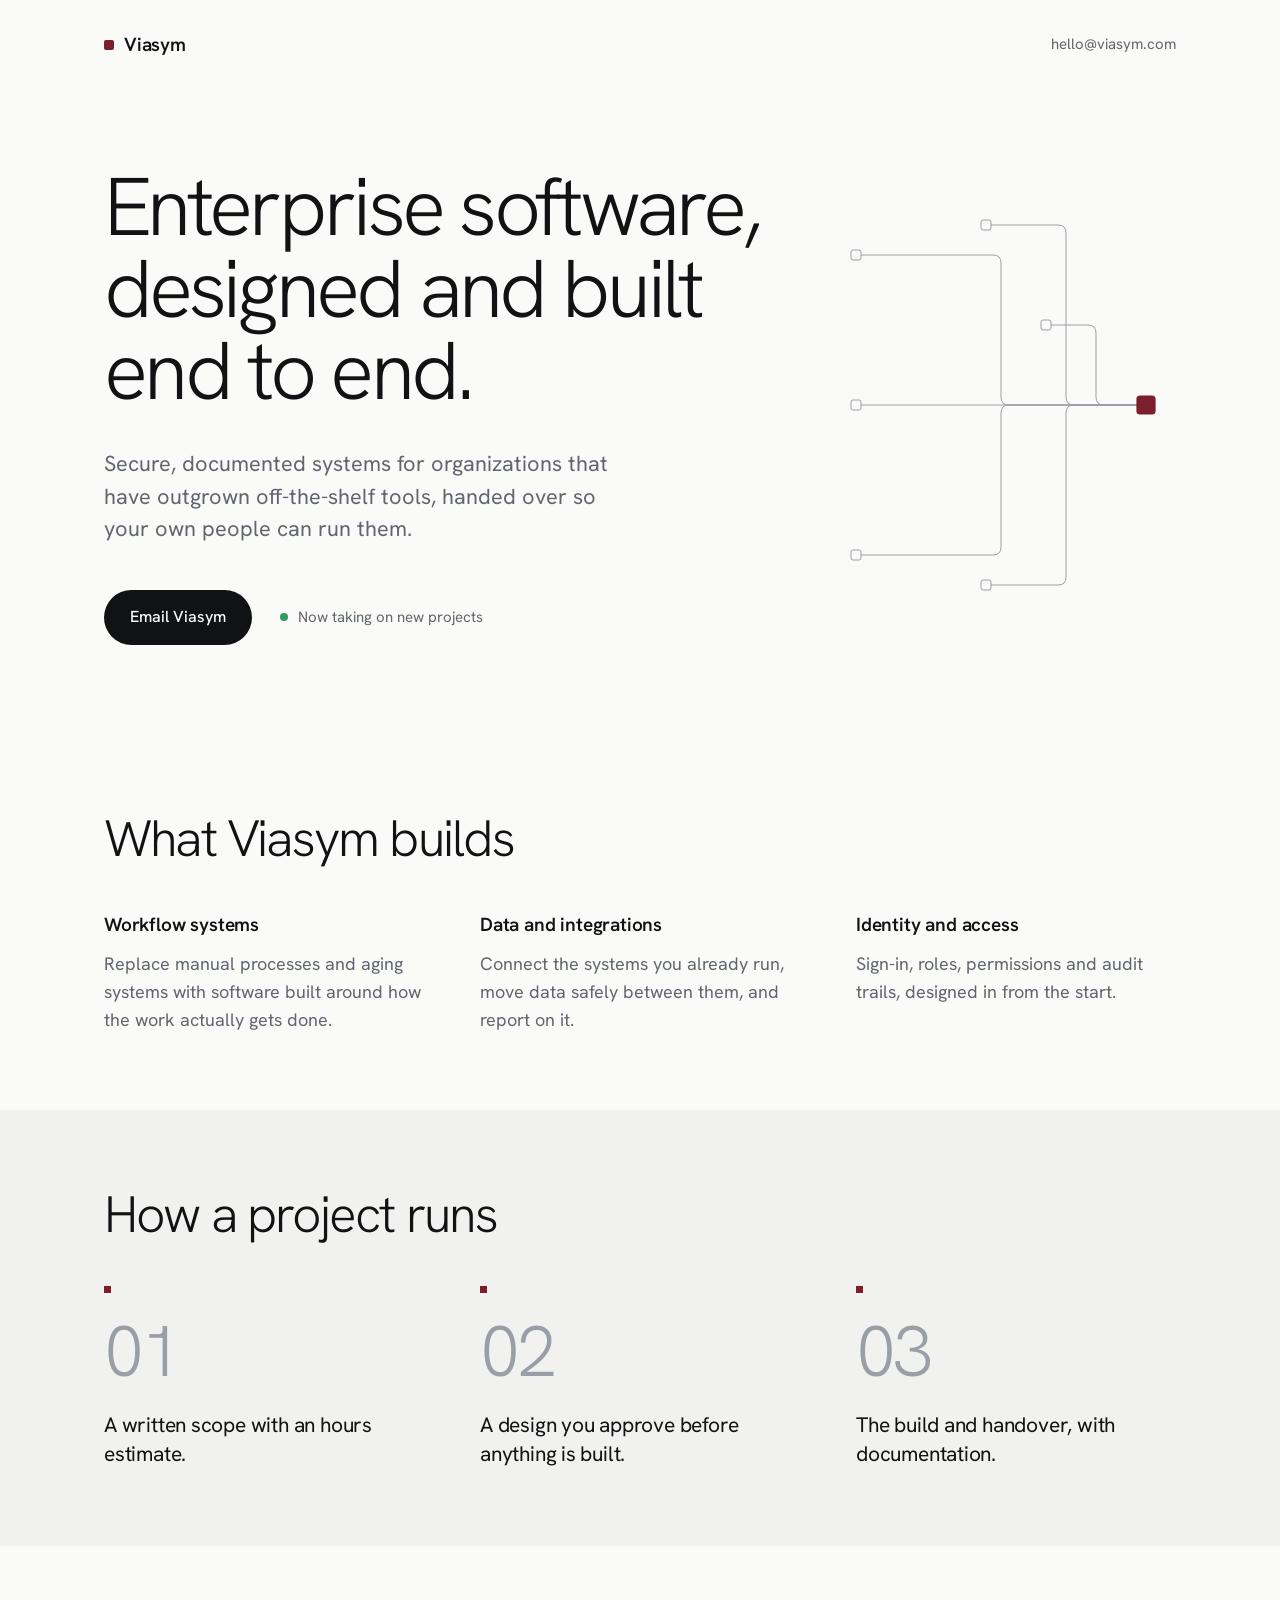
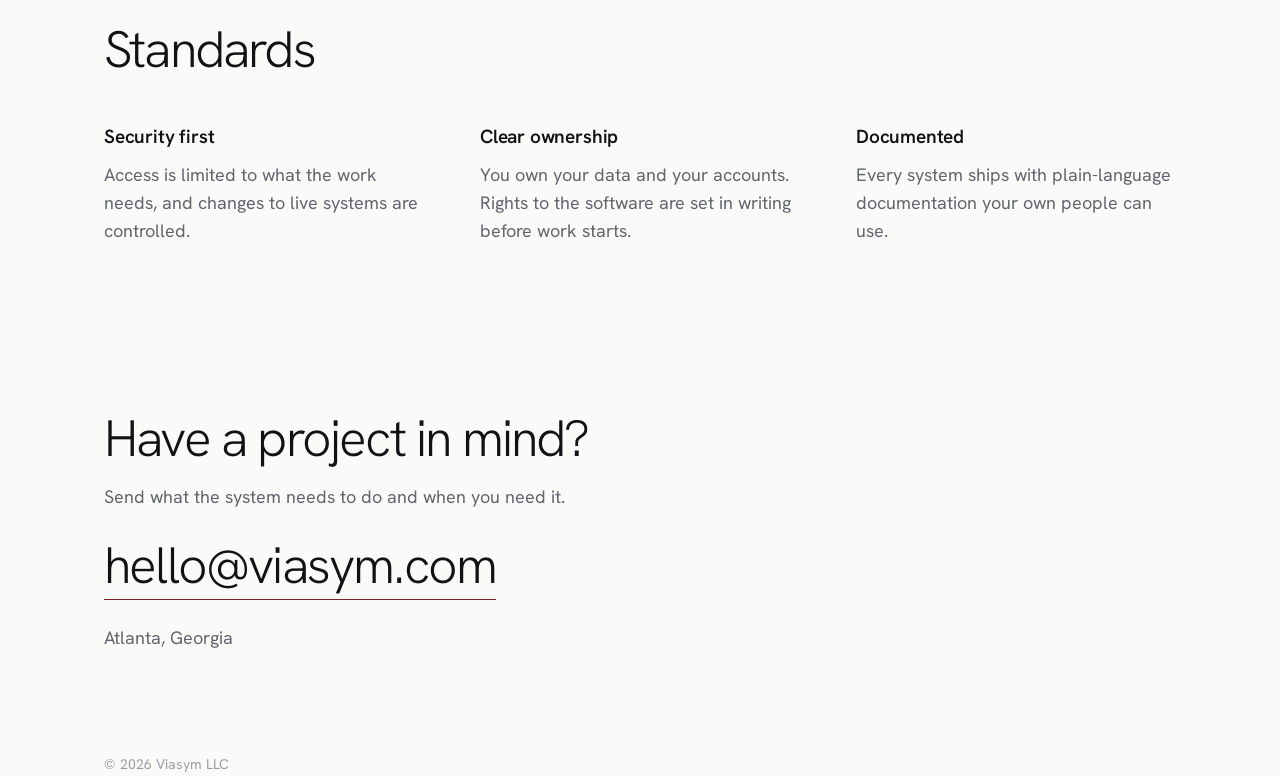
==== index.html @ d53cee4e "Hover replay" ====
<!doctype html>
<html lang="en">
<head>
<meta charset="utf-8">
<meta name="viewport" content="width=device-width, initial-scale=1">
<title>Viasym | Enterprise software, built end to end</title>
<meta name="description" content="Secure, documented systems for organizations that have outgrown off-the-shelf tools, handed over so your own people can run them.">
<meta name="color-scheme" content="light dark">
<link rel="icon" href="favicon.svg" type="image/svg+xml">
<link rel="preload" href="fonts/hanken-grotesk.woff2" as="font" type="font/woff2" crossorigin>
<link rel="stylesheet" href="styles.css?v=3">
</head>
<body>
<header class="wrap top">
    <a class="mark" href="/"><span></span>Viasym</a>
    <a class="toplink" href="mailto:hello@viasym.com">hello@viasym.com</a>
  </header>
<main>
<section class="wrap hero">
    <div class="hero-text">
    <svg class="net-m" id="netm" viewBox="0 0 340 88" aria-hidden="true" focusable="false">
      <path class="ln" style="--i:0" d="M11 46 H323" pathLength="1"/>
      <path class="ln" style="--i:1" d="M11 10 H90 Q96 10 96 16 V40 Q96 46 102 46 H323" pathLength="1"/>
      <path class="ln" style="--i:2" d="M57 80 H144 Q150 80 150 74 V52 Q150 46 156 46 H323" pathLength="1"/>
      <path class="ln" style="--i:3" d="M123 22 H200 Q206 22 206 28 V40 Q206 46 212 46 H323" pathLength="1"/>
      <path class="ln" style="--i:4" d="M175 66 H244 Q250 66 250 60 V52 Q250 46 256 46 H323" pathLength="1"/>
      <rect class="nd" style="--i:0" x="1" y="41" width="10" height="10" rx="2"/>
      <rect class="nd" style="--i:1" x="1" y="5" width="10" height="10" rx="2"/>
      <rect class="nd" style="--i:2" x="47" y="75" width="10" height="10" rx="2"/>
      <rect class="nd" style="--i:3" x="113" y="17" width="10" height="10" rx="2"/>
      <rect class="nd" style="--i:4" x="165" y="61" width="10" height="10" rx="2"/>
      <rect class="px" x="-3.5" y="-3.5" width="7" height="7" rx="1" opacity="0"><set attributeName="opacity" to="1" begin="2.0s; netm.mouseenter+0.0s"/><animateMotion dur="1.6s" begin="2.0s; netm.mouseenter+0.0s" fill="freeze" calcMode="spline" keyTimes="0;1" keySplines="0.65 0 0.35 1" path="M11 10 H90 Q96 10 96 16 V40 Q96 46 102 46 H323"/><set attributeName="opacity" to="0" begin="3.6s; netm.mouseenter+1.6s"/></rect>
      <rect class="px" x="-3.5" y="-3.5" width="7" height="7" rx="1" opacity="0"><set attributeName="opacity" to="1" begin="2.4s; netm.mouseenter+0.4s"/><animateMotion dur="1.6s" begin="2.4s; netm.mouseenter+0.4s" fill="freeze" calcMode="spline" keyTimes="0;1" keySplines="0.65 0 0.35 1" path="M57 80 H144 Q150 80 150 74 V52 Q150 46 156 46 H323"/><set attributeName="opacity" to="0" begin="4.0s; netm.mouseenter+2.0s"/></rect>
      <rect class="px" x="-3.5" y="-3.5" width="7" height="7" rx="1" opacity="0"><set attributeName="opacity" to="1" begin="2.8s; netm.mouseenter+0.8s"/><animateMotion dur="1.6s" begin="2.8s; netm.mouseenter+0.8s" fill="freeze" calcMode="spline" keyTimes="0;1" keySplines="0.65 0 0.35 1" path="M175 66 H244 Q250 66 250 60 V52 Q250 46 256 46 H323"/><set attributeName="opacity" to="0" begin="4.4s; netm.mouseenter+2.4s"/></rect>
      <rect class="hub" x="323" y="37" width="18" height="18" rx="3"><animate attributeName="fill-opacity" values="1;0.35;1" dur="0.6s" begin="netm.mouseenter+2.4s"/></rect>
      </svg>
    <h1 aria-label="Enterprise software, designed and built end to end."><span aria-hidden="true"><span class="w"><span style="--i:0">Enterprise</span></span> <span class="w"><span style="--i:1">software,</span></span> <span class="w"><span style="--i:2">designed</span></span> <span class="w"><span style="--i:3">and</span></span> <span class="w"><span style="--i:4">built</span></span> <span class="w"><span style="--i:5">end</span></span> <span class="w"><span style="--i:6">to</span></span> <span class="w"><span style="--i:7">end.</span></span></span></h1>
    <p>Secure, documented systems for organizations that have outgrown off-the-shelf tools, handed over so your own people can run them.</p>
    <div class="cta">
      <a class="btn" href="mailto:hello@viasym.com">Email Viasym</a>
      <span class="status"><i></i>Now taking on new projects</span>
    </div>
    </div>
    <svg class="net" id="netd" viewBox="0 0 360 420" aria-hidden="true" focusable="false">
      <path class="ln" style="--i:0" d="M45 60 H177.0 Q185.0 60 185.0 68 V202 Q185.0 210 193.0 210 H321" pathLength="1"/>
      <path class="ln" style="--i:1" d="M45 210 H321" pathLength="1"/>
      <path class="ln" style="--i:2" d="M45 360 H177.0 Q185.0 360 185.0 352 V218 Q185.0 210 193.0 210 H321" pathLength="1"/>
      <path class="ln" style="--i:3" d="M175 30 H242.0 Q250.0 30 250.0 38 V202 Q250.0 210 258.0 210 H321" pathLength="1"/>
      <path class="ln" style="--i:4" d="M175 390 H242.0 Q250.0 390 250.0 382 V218 Q250.0 210 258.0 210 H321" pathLength="1"/>
      <path class="ln" style="--i:5" d="M235 130 H272.0 Q280.0 130 280.0 138 V202 Q280.0 210 288.0 210 H321" pathLength="1"/>
      <rect class="nd" style="--i:0" x="35" y="55" width="10" height="10" rx="2"/>
      <rect class="nd" style="--i:1" x="35" y="205" width="10" height="10" rx="2"/>
      <rect class="nd" style="--i:2" x="35" y="355" width="10" height="10" rx="2"/>
      <rect class="nd" style="--i:3" x="165" y="25" width="10" height="10" rx="2"/>
      <rect class="nd" style="--i:4" x="165" y="385" width="10" height="10" rx="2"/>
      <rect class="nd" style="--i:5" x="225" y="125" width="10" height="10" rx="2"/>
      <rect class="px" x="-3.5" y="-3.5" width="7" height="7" rx="1" opacity="0">
        <set attributeName="opacity" to="1" begin="2.0s; netd.mouseenter+0.0s"/>
        <animateMotion dur="1.6s" begin="2.0s; netd.mouseenter+0.0s" fill="freeze" calcMode="spline" keyTimes="0;1" keySplines="0.65 0 0.35 1" path="M45 60 H177.0 Q185.0 60 185.0 68 V202 Q185.0 210 193.0 210 H321"/>
        <set attributeName="opacity" to="0" begin="3.6s; netd.mouseenter+1.6s"/>
      </rect>
      <rect class="px" x="-3.5" y="-3.5" width="7" height="7" rx="1" opacity="0">
        <set attributeName="opacity" to="1" begin="2.4s; netd.mouseenter+0.4s"/>
        <animateMotion dur="1.6s" begin="2.4s; netd.mouseenter+0.4s" fill="freeze" calcMode="spline" keyTimes="0;1" keySplines="0.65 0 0.35 1" path="M45 210 H321"/>
        <set attributeName="opacity" to="0" begin="4.0s; netd.mouseenter+2.0s"/>
      </rect>
      <rect class="px" x="-3.5" y="-3.5" width="7" height="7" rx="1" opacity="0">
        <set attributeName="opacity" to="1" begin="2.8s; netd.mouseenter+0.8s"/>
        <animateMotion dur="1.6s" begin="2.8s; netd.mouseenter+0.8s" fill="freeze" calcMode="spline" keyTimes="0;1" keySplines="0.65 0 0.35 1" path="M235 130 H272.0 Q280.0 130 280.0 138 V202 Q280.0 210 288.0 210 H321"/>
        <set attributeName="opacity" to="0" begin="4.4s; netd.mouseenter+2.4s"/>
      </rect>
      <rect class="hub" x="321" y="201" width="18" height="18" rx="3"><animate attributeName="fill-opacity" values="1;0.35;1" dur="0.6s" begin="netd.mouseenter+2.4s"/></rect>
      </svg>
</section>

  <section class="wrap block">
    <h2>What Viasym builds</h2>
    <div class="cols">
      <div class="item"><h3>Workflow systems</h3><p>Replace manual processes and aging systems with software built around how the work actually gets done.</p></div>
      <div class="item"><h3>Data and integrations</h3><p>Connect the systems you already run, move data safely between them, and report on it.</p></div>
      <div class="item"><h3>Identity and access</h3><p>Sign-in, roles, permissions and audit trails, designed in from the start.</p></div>
    </div>
  </section>

  <section class="process">
    <div class="wrap block">
      <h2>How a project runs</h2>
      <ol class="steps">
        <li>A written scope with an hours estimate.</li>
        <li>A design you approve before anything is built.</li>
        <li>The build and handover, with documentation.</li>
      </ol>
    </div>
  </section>

  <section class="wrap block">
    <h2>Standards</h2>
    <div class="cols">
      <div class="item"><h3>Security first</h3><p>Access is limited to what the work needs, and changes to live systems are controlled.</p></div>
      <div class="item"><h3>Clear ownership</h3><p>You own your data and your accounts. Rights to the software are set in writing before work starts.</p></div>
      <div class="item"><h3>Documented</h3><p>Every system ships with plain-language documentation your own people can use.</p></div>
    </div>
  </section>

  <section class="wrap contact">
    <h2>Have a project in mind?</h2>
    <p class="lead">Send what the system needs to do and when you need it.</p>
    <a class="email" href="mailto:hello@viasym.com">hello@viasym.com</a>
    <p class="place">Atlanta, Georgia</p>
  </section>
</main>

<footer class="wrap">© 2026 Viasym LLC</footer>
</body>
</html>
---- styles.css ----
@font-face{font-family:"Hanken Grotesk";src:url("fonts/hanken-grotesk.woff2") format("woff2");font-weight:100 900;font-display:swap}
:root{
  --paper:#FAFAF9; --ink:#111214; --muted:#61656D; --faint:#9A9EA6; --band:#F1F1EF;
  --maroon:#7A1F2B; --line:#7A1F2B;
  --wrap:1200px; --pad:clamp(20px,5vw,64px);
}
@media (prefers-color-scheme:dark){
  :root{--paper:#0E0F11;--ink:#EEEFF1;--muted:#9EA3AC;--faint:#6B7079;--band:#16171A;--line:#A23A49}
}
*{box-sizing:border-box;margin:0;padding:0}
html{-webkit-text-size-adjust:100%}
body{background:var(--paper);color:var(--ink);font-family:"Hanken Grotesk",system-ui,sans-serif;font-size:18px;line-height:1.55;font-weight:400}
a{color:inherit}
a:focus-visible{outline:2px solid currentColor;outline-offset:4px;border-radius:3px}
.wrap{max-width:var(--wrap);margin:0 auto;padding:0 var(--pad)}

header.top{display:flex;justify-content:space-between;align-items:center;padding-top:30px;padding-bottom:30px}
.mark{font-weight:600;font-size:19px;letter-spacing:-0.01em;text-decoration:none}
.mark span{display:inline-block;width:10px;height:10px;background:var(--maroon);border-radius:2px;margin-right:10px;transform:translateY(-1px)}
.toplink{font-size:15px;color:var(--muted);text-decoration:none}
.toplink:hover{color:var(--ink)}

/* Opening: large, light headline on a neutral canvas. */
.hero{padding-top:clamp(40px,6vw,80px);padding-bottom:clamp(56px,7vw,96px)}
.hero h1{font-weight:300;font-size:clamp(46px,8.2vw,112px);line-height:1;letter-spacing:-0.045em;max-width:13ch}
.hero p{margin-top:36px;font-size:clamp(19px,1.7vw,22px);color:var(--muted);max-width:44ch;line-height:1.5}
.cta{margin-top:44px;display:flex;flex-wrap:wrap;align-items:center;gap:18px 28px}
.btn{display:inline-block;background:var(--ink);color:var(--paper);text-decoration:none;font-weight:500;font-size:16px;padding:15px 26px;border-radius:999px;transition:opacity .15s}
.btn:hover{opacity:.86}
.status{font-size:15px;color:var(--muted);display:flex;align-items:center;gap:10px}
.status i{width:8px;height:8px;border-radius:50%;background:#2E9E5B;box-shadow:0 0 0 4px rgba(46,158,91,.16)}

.block{padding-top:clamp(48px,6vw,80px);padding-bottom:clamp(48px,6vw,80px)}
.block h2,.contact h2{font-weight:300;font-size:clamp(32px,4vw,52px);letter-spacing:-0.035em;line-height:1.08;margin-bottom:clamp(28px,3.5vw,44px)}
.cols{display:grid;grid-template-columns:repeat(3,minmax(0,1fr));gap:40px 56px}
.item h3{font-weight:600;font-size:19px;letter-spacing:-0.01em;margin-bottom:10px}
.item p{color:var(--muted);max-width:34ch}

.process{background:var(--band)}
.steps{list-style:none;counter-reset:s;display:grid;grid-template-columns:repeat(3,minmax(0,1fr));gap:40px 56px}
.steps li{counter-increment:s;font-size:21px;line-height:1.4;letter-spacing:-0.01em;padding-top:26px;border-top:1px solid var(--line);max-width:17ch}
.steps li::before{content:counter(s,decimal-leading-zero);display:block;font-weight:300;font-size:clamp(52px,5.6vw,76px);line-height:1;letter-spacing:-0.04em;color:var(--faint);margin-bottom:22px;font-variant-numeric:tabular-nums}

.contact{padding-top:clamp(56px,7vw,96px);padding-bottom:clamp(64px,8vw,104px)}
.contact h2{margin-bottom:0}
.contact .lead{margin-top:16px;color:var(--muted);max-width:56ch}
.email{display:inline-block;margin-top:28px;font-weight:300;font-size:clamp(30px,4vw,52px);letter-spacing:-0.035em;text-decoration:none;line-height:1.1;border-bottom:1px solid var(--line);padding-bottom:4px;transition:border-bottom-width .15s}
.email:hover{border-bottom-width:3px}
.place{margin-top:24px;color:var(--muted)}
footer{padding-top:28px;padding-bottom:40px;font-size:14px;color:var(--faint)}

@media (max-width:820px){
  .cols,.steps{grid-template-columns:1fr;gap:36px}
  .steps li{max-width:none}
  .toplink{display:none}
}

@keyframes rise{from{opacity:0;transform:translateY(14px)}to{opacity:1;transform:none}}
@keyframes ping{0%{box-shadow:0 0 0 0 rgba(46,158,91,.5)}100%{box-shadow:0 0 0 10px rgba(46,158,91,0)}}
.hero .w{display:inline-block;overflow:hidden;vertical-align:top;padding-bottom:.08em;margin-bottom:-.08em}
.hero .w>span{display:inline-block;animation:wordup .9s cubic-bezier(.16,1,.3,1) both;animation-delay:calc(var(--i)*60ms)}
@keyframes wordup{from{transform:translateY(105%)}to{transform:none}}
.hero p,.hero .cta{animation:rise .8s cubic-bezier(.16,1,.3,1) both}
.hero p{animation-delay:.55s}.hero .cta{animation-delay:.68s}

/* The process line draws once as the steps scroll into view (browsers that support scroll-linked CSS; others show it drawn). */
.steps li{position:relative;border-top:0}
.steps li::after{content:"";position:absolute;left:0;top:0;width:100%;height:1px;background:var(--line);transform-origin:left}
@supports (animation-timeline: view()){
  .steps li::after{transform:scaleX(0);animation:draw linear both;animation-timeline:view();animation-range:entry 30% cover 45%}
  .steps li:nth-child(2)::after{animation-range:entry 40% cover 50%}
  .steps li:nth-child(3)::after{animation-range:entry 50% cover 55%}
  .steps li::before{animation:fadein linear both;animation-timeline:view();animation-range:entry 30% cover 45%}
}
@keyframes draw{to{transform:scaleX(1)}}
@keyframes fadein{from{opacity:0;transform:translateY(10px)}to{opacity:1;transform:none}}
.status i{animation:ping 1.2s ease-out .9s 3 both}
@media (prefers-reduced-motion:reduce){.hero .w>span,.hero p,.hero .cta,.status i,.steps li::after,.steps li::before{animation:none!important;transform:none!important;opacity:1!important}.btn,.email{transition:none}}

/* Connection motif: separate systems wired into one Viasym square. Draws once on load. */
.hero{display:grid;grid-template-columns:minmax(0,1fr) minmax(0,360px);align-items:center;gap:48px}
.net{width:100%;height:auto;max-width:360px;justify-self:end;overflow:visible}
.net .ln{fill:none;stroke:var(--faint);stroke-width:1;stroke-dasharray:1;stroke-dashoffset:1;animation:wire 1.3s cubic-bezier(.65,0,.35,1) forwards;animation-delay:calc(.9s + var(--i)*120ms)}
.net .nd{fill:none;stroke:var(--faint);stroke-width:1;opacity:0;animation:appear .5s ease forwards;animation-delay:calc(.7s + var(--i)*120ms)}
.net .hub{fill:var(--maroon);opacity:0;transform-box:fill-box;transform-origin:center;animation:hub .6s cubic-bezier(.16,1,.3,1) forwards;animation-delay:2.4s}
@keyframes wire{to{stroke-dashoffset:0}}
@keyframes appear{to{opacity:1}}
@keyframes hub{from{opacity:0;transform:scale(.4)}to{opacity:1;transform:none}}
@media (prefers-color-scheme:dark){.net .hub{fill:#A23A49}}

/* Process: one continuous wire through the three steps, a node at each. */
.steps li::after{width:calc(100% + 56px);top:3px}
.steps li:last-child::after{width:100%}
.steps li{padding-top:30px}
.steps li > .node{display:none}
.steps li{background:linear-gradient(var(--maroon),var(--maroon)) 0 0/7px 7px no-repeat}
@media (prefers-color-scheme:dark){.steps li{background-image:linear-gradient(#A23A49,#A23A49)}}

@media (max-width:820px){
  .hero{grid-template-columns:1fr}
  .net{max-width:240px;justify-self:start;order:-1;margin-bottom:8px}
  .steps li::after{width:100%}
}
@media (prefers-reduced-motion:reduce){.net .ln,.net .nd,.net .hub{animation:none!important;stroke-dashoffset:0;opacity:1}}
.hero h1{font-size:clamp(44px,6.4vw,92px);max-width:none}
.steps li{max-width:none;padding-right:24px}

/* Traveling pixels: three pass along their wires into the hub once, then the hub fills. */
.net .px{fill:var(--maroon)}
@media (prefers-color-scheme:dark){.net .px{fill:#A23A49}}
.net .hub{opacity:1;transform:none;fill:transparent;stroke:var(--maroon);stroke-width:1.2;animation:hubfill .4s ease forwards;animation-delay:4.4s}
@media (prefers-color-scheme:dark){.net .hub{stroke:#A23A49}}
@keyframes hubfill{to{fill:var(--maroon)}}
@media (prefers-color-scheme:dark){@keyframes hubfill{to{fill:#A23A49}}}

/* Process: one pixel rides the wire, moved by the reader's scroll. */
.steps{position:relative}
.steps::after{content:"";position:absolute;width:7px;height:7px;background:var(--maroon);top:0;left:0;opacity:0;pointer-events:none}
@media (prefers-color-scheme:dark){.steps::after{background:#A23A49}}
@supports (animation-timeline: view()){
  .steps::after{opacity:1;animation:ride linear both;animation-timeline:view();animation-range:cover 20% cover 75%}
}
@keyframes ride{from{left:0}to{left:calc(100% - 7px)}}
@media (max-width:820px){
  .steps::before{content:"";position:absolute;left:3px;top:3px;bottom:0;width:1px;background:var(--line);opacity:.5}
  @supports (animation-timeline: view()){.steps::after{animation-name:ridedown;animation-range:cover 25% cover 70%}}
}
@keyframes ridedown{from{top:0;left:0}to{top:calc(100% - 7px);left:0}}
@media (prefers-reduced-motion:reduce){
  .net .px{display:none}
  .net .hub{animation:none;fill:var(--maroon)}
  .steps::after{display:none}
}

/* 404 page */
.nf{padding-top:clamp(72px,13vw,176px);padding-bottom:140px}
.nf h1{font-weight:300;font-size:clamp(40px,6vw,72px);letter-spacing:-0.04em;line-height:1.05}
.nf p{margin-top:20px;color:var(--muted)}

/* Phone: a wide, short version of the diagram leads into the headline. */
.net-m{display:none}
.net .ln,.net-m .ln{}
@media (max-width:820px){
  .net{display:none}
  .net-m{display:block;width:100%;max-width:420px;height:auto;overflow:visible;margin-bottom:36px}
  .net-m .ln{fill:none;stroke:var(--faint);stroke-width:1;stroke-dasharray:1;stroke-dashoffset:1;animation:wire 1.3s cubic-bezier(.65,0,.35,1) forwards;animation-delay:calc(.9s + var(--i)*120ms)}
  .net-m .nd{fill:none;stroke:var(--faint);stroke-width:1;opacity:0;animation:appear .5s ease forwards;animation-delay:calc(.7s + var(--i)*120ms)}
  .net-m .px{fill:var(--maroon)}
  .net-m .hub{fill:transparent;stroke:var(--maroon);stroke-width:1.2;animation:hubfill .4s ease forwards;animation-delay:4.4s}
}
@media (max-width:820px) and (prefers-reduced-motion:reduce){
  .net-m .ln,.net-m .nd{animation:none!important;stroke-dashoffset:0;opacity:1}
  .net-m .px{display:none}.net-m .hub{animation:none;fill:var(--maroon)}
}

/* Phone: the process becomes a vertical wire with a node at each step, text set to the right of it. */
@media (max-width:820px){
  .steps{padding-left:30px;gap:40px}
  .steps li{padding-top:0;background:none;padding-right:0}
  .steps li::after{width:7px!important;height:7px;left:-30px;top:6px;background:var(--maroon);transform:none!important;animation:none!important}
  .steps::before{left:3px;top:6px;bottom:6px;opacity:1}
  .steps li::before{margin-bottom:10px}
}
@media (max-width:820px) and (prefers-color-scheme:dark){.steps li::after{background:#A23A49}}
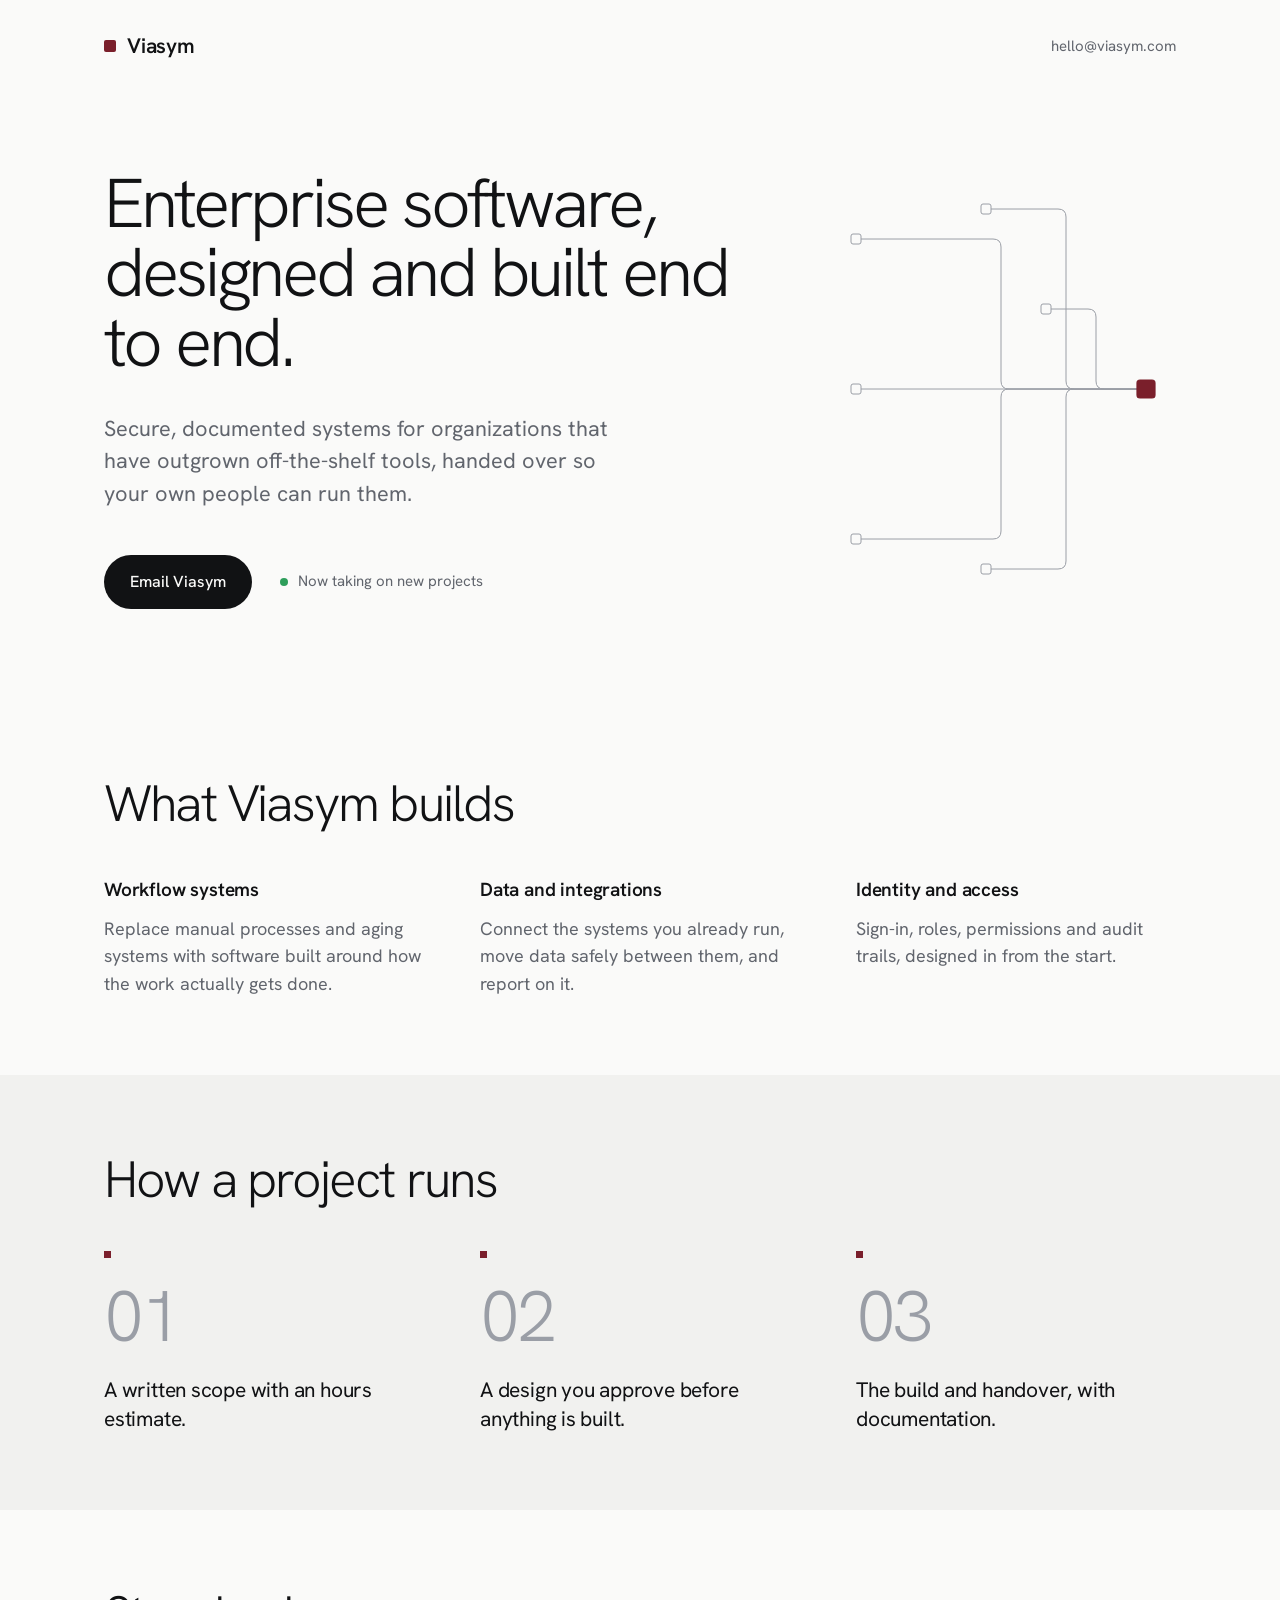
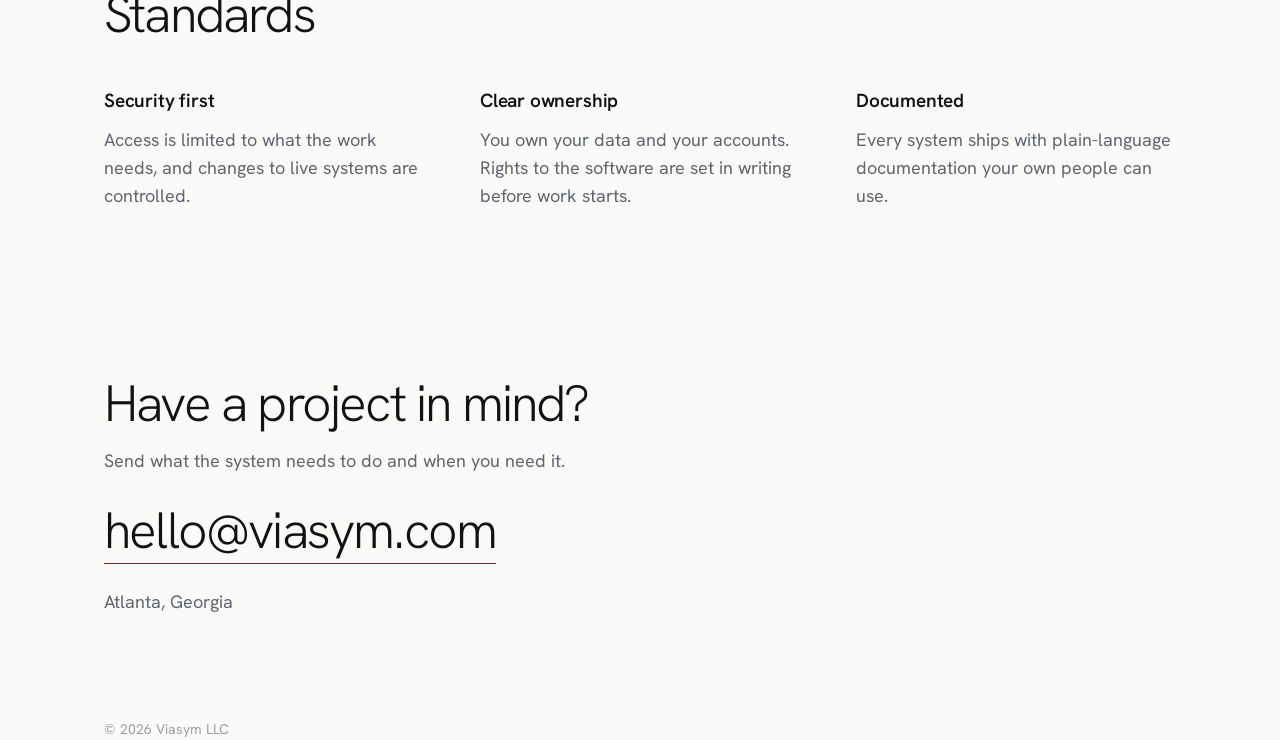
==== commit f1cb3b33: "Larger header mark, smaller hero headline" ====
--- a/index.html
+++ b/index.html
@@ -8,7 +8,7 @@
 <meta name="color-scheme" content="light dark">
 <link rel="icon" href="favicon.svg" type="image/svg+xml">
 <link rel="preload" href="fonts/hanken-grotesk.woff2" as="font" type="font/woff2" crossorigin>
-<link rel="stylesheet" href="styles.css?v=3">
+<link rel="stylesheet" href="styles.css?v=4">
 </head>
 <body>
 <header class="wrap top">
--- a/styles.css
+++ b/styles.css
@@ -15,8 +15,8 @@
 .wrap{max-width:var(--wrap);margin:0 auto;padding:0 var(--pad)}
 
 header.top{display:flex;justify-content:space-between;align-items:center;padding-top:30px;padding-bottom:30px}
-.mark{font-weight:600;font-size:19px;letter-spacing:-0.01em;text-decoration:none}
-.mark span{display:inline-block;width:10px;height:10px;background:var(--maroon);border-radius:2px;margin-right:10px;transform:translateY(-1px)}
+.mark{font-weight:600;font-size:21px;letter-spacing:-0.01em;text-decoration:none}
+.mark span{display:inline-block;width:12px;height:12px;background:var(--maroon);border-radius:2px;margin-right:11px;transform:translateY(-1px)}
 .toplink{font-size:15px;color:var(--muted);text-decoration:none}
 .toplink:hover{color:var(--ink)}
 
@@ -102,7 +102,7 @@
   .steps li::after{width:100%}
 }
 @media (prefers-reduced-motion:reduce){.net .ln,.net .nd,.net .hub{animation:none!important;stroke-dashoffset:0;opacity:1}}
-.hero h1{font-size:clamp(44px,6.4vw,92px);max-width:none}
+.hero h1{font-size:clamp(38px,5.4vw,76px);max-width:none}
 .steps li{max-width:none;padding-right:24px}
 
 /* Traveling pixels: three pass along their wires into the hub once, then the hub fills. */
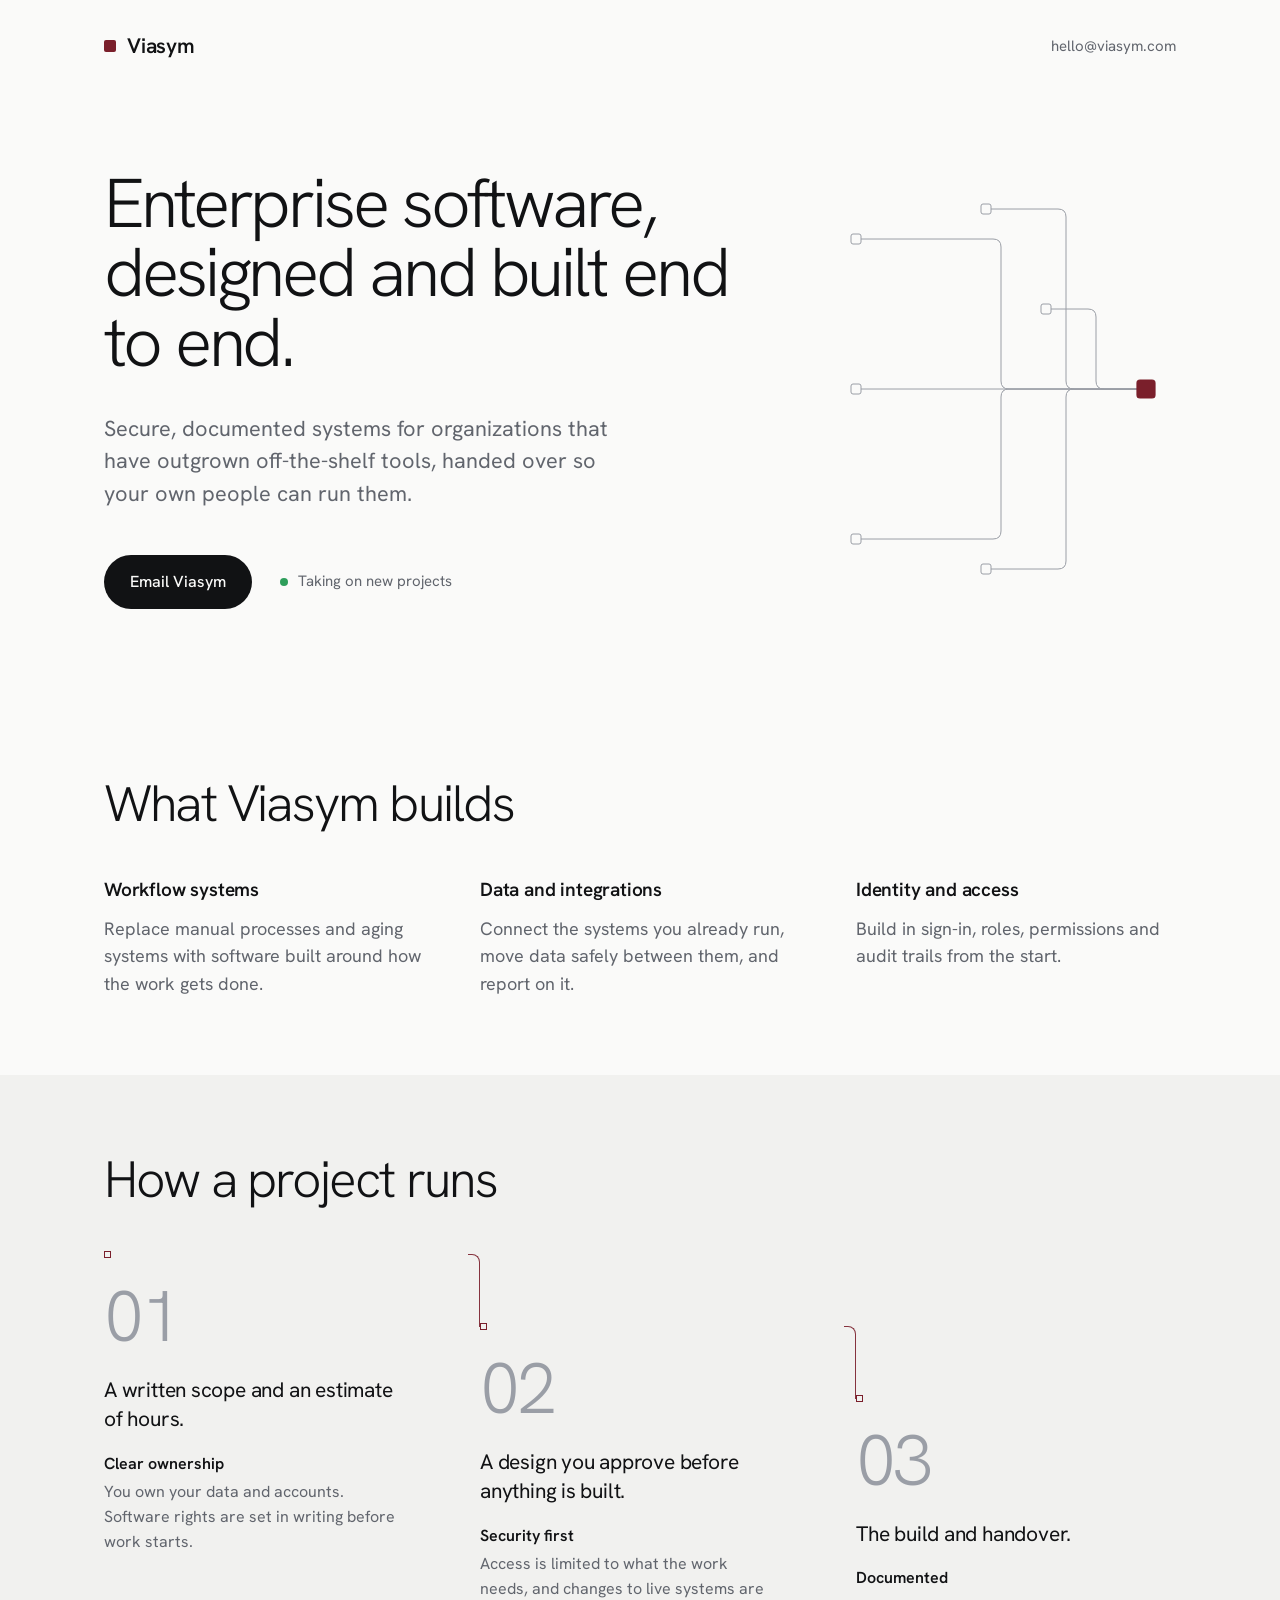
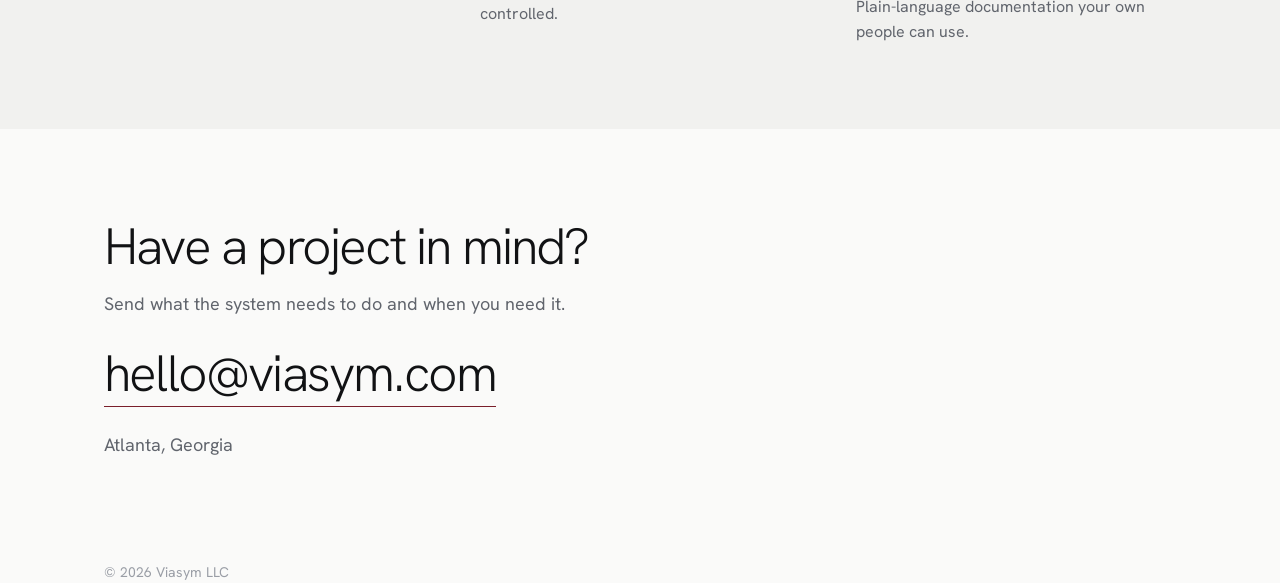
==== commit ca8be91d: "Journey: standards in the steps, stepped route" ====
--- a/index.html
+++ b/index.html
@@ -8,7 +8,7 @@
 <meta name="color-scheme" content="light dark">
 <link rel="icon" href="favicon.svg" type="image/svg+xml">
 <link rel="preload" href="fonts/hanken-grotesk.woff2" as="font" type="font/woff2" crossorigin>
-<link rel="stylesheet" href="styles.css?v=4">
+<link rel="stylesheet" href="styles.css?v=5">
 </head>
 <body>
 <header class="wrap top">
@@ -38,7 +38,7 @@
     <p>Secure, documented systems for organizations that have outgrown off-the-shelf tools, handed over so your own people can run them.</p>
     <div class="cta">
       <a class="btn" href="mailto:hello@viasym.com">Email Viasym</a>
-      <span class="status"><i></i>Now taking on new projects</span>
+      <span class="status"><i></i>Taking on new projects</span>
     </div>
     </div>
     <svg class="net" id="netd" viewBox="0 0 360 420" aria-hidden="true" focusable="false">
@@ -76,9 +76,9 @@
   <section class="wrap block">
     <h2>What Viasym builds</h2>
     <div class="cols">
-      <div class="item"><h3>Workflow systems</h3><p>Replace manual processes and aging systems with software built around how the work actually gets done.</p></div>
+      <div class="item"><h3>Workflow systems</h3><p>Replace manual processes and aging systems with software built around how the work gets done.</p></div>
       <div class="item"><h3>Data and integrations</h3><p>Connect the systems you already run, move data safely between them, and report on it.</p></div>
-      <div class="item"><h3>Identity and access</h3><p>Sign-in, roles, permissions and audit trails, designed in from the start.</p></div>
+      <div class="item"><h3>Identity and access</h3><p>Build in sign-in, roles, permissions and audit trails from the start.</p></div>
     </div>
   </section>
 
@@ -86,19 +86,10 @@
     <div class="wrap block">
       <h2>How a project runs</h2>
       <ol class="steps">
-        <li>A written scope with an hours estimate.</li>
-        <li>A design you approve before anything is built.</li>
-        <li>The build and handover, with documentation.</li>
+        <li><span class="node" aria-hidden="true"></span><span class="hop" aria-hidden="true"></span>A written scope and an estimate of hours.<span class="std"><b>Clear ownership</b>You own your data and accounts. Software rights are set in writing before work starts.</span></li>
+        <li><span class="node" aria-hidden="true"></span><span class="hop" aria-hidden="true"></span>A design you approve before anything is built.<span class="std"><b>Security first</b>Access is limited to what the work needs, and changes to live systems are controlled.</span></li>
+        <li><span class="node" aria-hidden="true"></span>The build and handover.<span class="std"><b>Documented</b>Plain-language documentation your own people can use.</span></li>
       </ol>
-    </div>
-  </section>
-
-  <section class="wrap block">
-    <h2>Standards</h2>
-    <div class="cols">
-      <div class="item"><h3>Security first</h3><p>Access is limited to what the work needs, and changes to live systems are controlled.</p></div>
-      <div class="item"><h3>Clear ownership</h3><p>You own your data and your accounts. Rights to the software are set in writing before work starts.</p></div>
-      <div class="item"><h3>Documented</h3><p>Every system ships with plain-language documentation your own people can use.</p></div>
     </div>
   </section>
 
--- a/styles.css
+++ b/styles.css
@@ -162,3 +162,34 @@
   .steps li::before{margin-bottom:10px}
 }
 @media (max-width:820px) and (prefers-color-scheme:dark){.steps li::after{background:#A23A49}}
+
+/* Each step carries the standard that applies to it. */
+.steps .std{display:block;margin-top:18px;font-size:16px;line-height:1.55;letter-spacing:0;color:var(--muted)}
+.steps .std b{display:block;font-weight:600;color:var(--ink);margin-bottom:4px}
+
+/* Desktop journey: the steps descend like a route, joined by the wire; each stop lights as the reader reaches it. */
+@media (min-width:821px){
+  .steps{gap:40px 56px;align-items:start;padding-bottom:8px}
+  .steps li{background:none;position:relative}
+  .steps li:nth-child(2){margin-top:72px}
+  .steps li:nth-child(3){margin-top:144px}
+  .steps::after{display:none}
+  .steps li::after{top:3px;width:calc(100% + 56px - 12px)}
+  .steps li:last-child::after{width:100%}
+  .steps .hop{position:absolute;top:3px;left:calc(100% + 56px - 12px);width:12px;height:73px;border-top:1px solid var(--line);border-right:1px solid var(--line);border-top-right-radius:8px;opacity:.9}
+  .steps li > .node{display:block}
+  .steps .node{position:absolute;left:0;top:0;width:7px;height:7px;border:1px solid var(--line);background:var(--band);z-index:2;box-sizing:border-box}
+  @supports (animation-timeline: view()){
+    .steps .node{animation:light linear both;animation-timeline:view();animation-range:entry 60% cover 50%}
+  }
+}
+@keyframes light{to{background:var(--line)}}
+@media (min-width:821px) and (prefers-reduced-motion:reduce){.steps .node{animation:none;background:var(--line)}}
+@media (max-width:820px){.steps .node,.steps .hop{display:none}}
+
+/* Guided reading: steps not yet reached sit dimmed and brighten as the reader arrives; they stay lit once passed. */
+@supports (animation-timeline: view()){
+  .steps li{animation:arrive linear both;animation-timeline:view();animation-range:entry 30% cover 40%}
+}
+@keyframes arrive{from{opacity:.4}to{opacity:1}}
+@media (prefers-reduced-motion:reduce){.steps li{animation:none;opacity:1}}
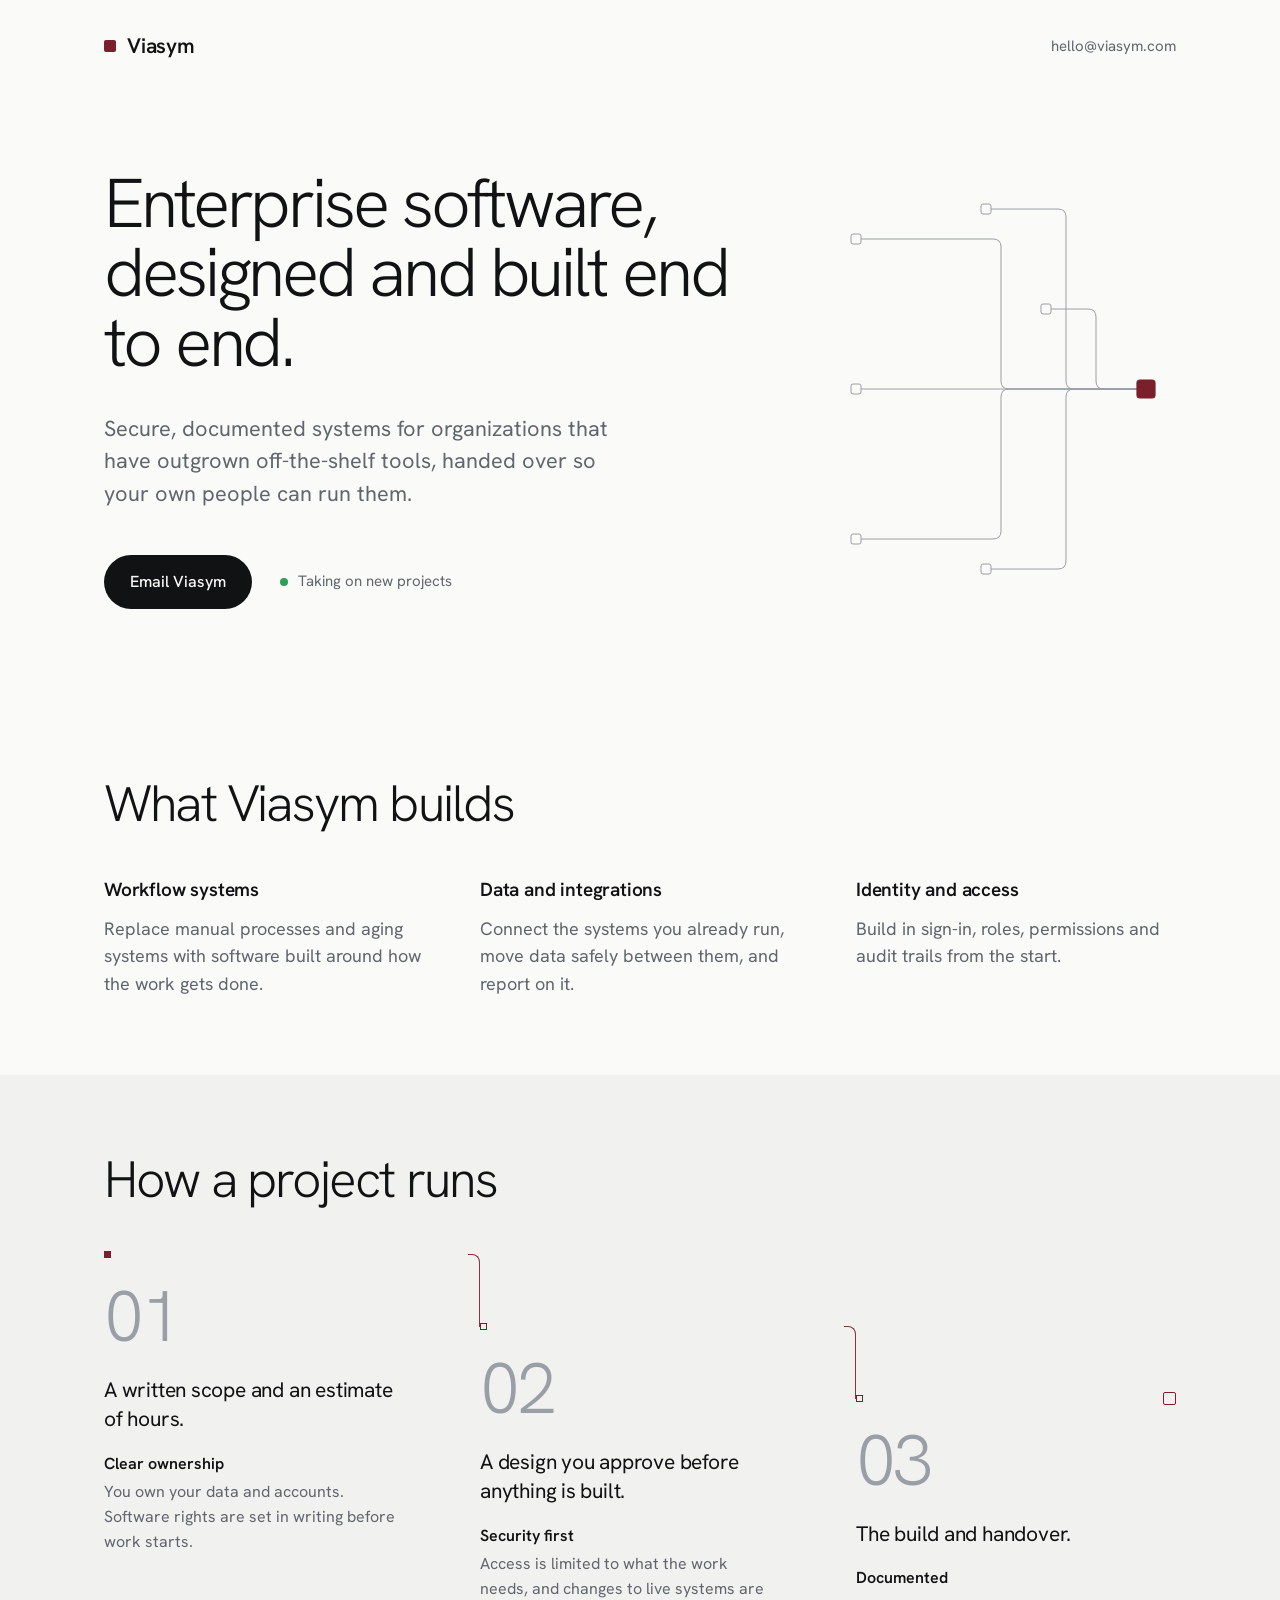
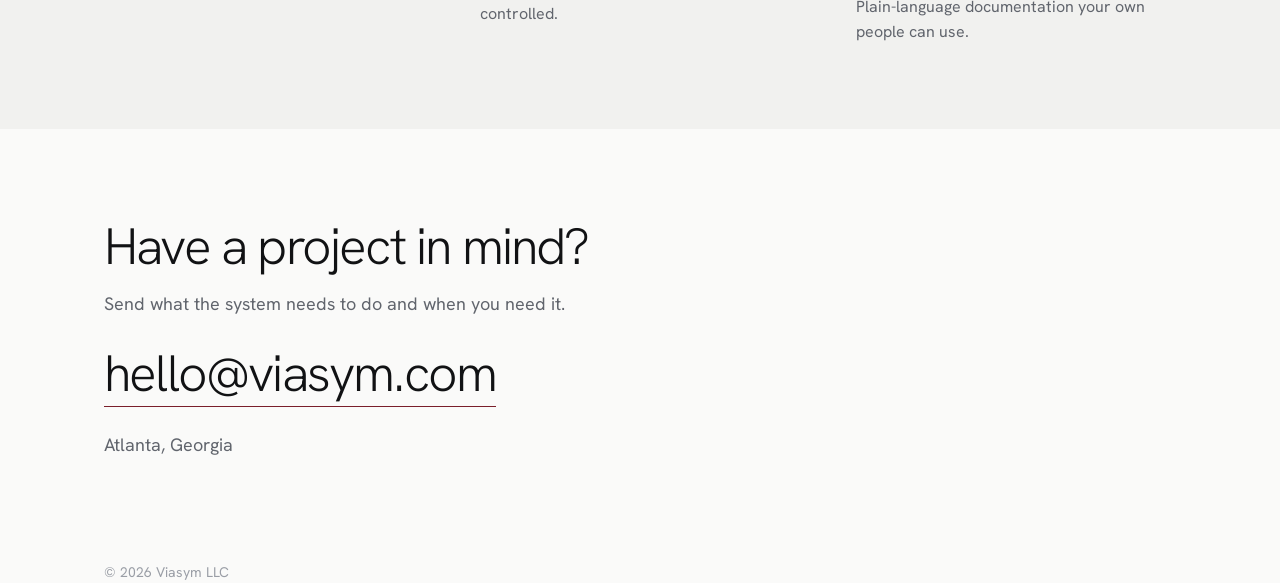
==== commit 499d6805: "Data pixel and end block" ====
--- a/index.html
+++ b/index.html
@@ -8,7 +8,7 @@
 <meta name="color-scheme" content="light dark">
 <link rel="icon" href="favicon.svg" type="image/svg+xml">
 <link rel="preload" href="fonts/hanken-grotesk.woff2" as="font" type="font/woff2" crossorigin>
-<link rel="stylesheet" href="styles.css?v=5">
+<link rel="stylesheet" href="styles.css?v=6">
 </head>
 <body>
 <header class="wrap top">
@@ -88,7 +88,7 @@
       <ol class="steps">
         <li><span class="node" aria-hidden="true"></span><span class="hop" aria-hidden="true"></span>A written scope and an estimate of hours.<span class="std"><b>Clear ownership</b>You own your data and accounts. Software rights are set in writing before work starts.</span></li>
         <li><span class="node" aria-hidden="true"></span><span class="hop" aria-hidden="true"></span>A design you approve before anything is built.<span class="std"><b>Security first</b>Access is limited to what the work needs, and changes to live systems are controlled.</span></li>
-        <li><span class="node" aria-hidden="true"></span>The build and handover.<span class="std"><b>Documented</b>Plain-language documentation your own people can use.</span></li>
+        <li><span class="node" aria-hidden="true"></span><span class="end" aria-hidden="true"></span>The build and handover.<span class="std"><b>Documented</b>Plain-language documentation your own people can use.</span></li>
       </ol>
     </div>
   </section>
--- a/styles.css
+++ b/styles.css
@@ -193,3 +193,36 @@
 }
 @keyframes arrive{from{opacity:.4}to{opacity:1}}
 @media (prefers-reduced-motion:reduce){.steps li{animation:none;opacity:1}}
+
+/* Desktop: one data pixel travels the route as the reader scrolls, stop to stop, and rests at 03. */
+@media (min-width:821px){
+  .steps{position:relative;view-timeline-name:--route}
+  .steps::before{content:"";position:absolute;width:7px;height:7px;left:0;top:0;background:var(--maroon);z-index:3;opacity:0;pointer-events:none}
+  @supports (animation-timeline: view()){
+    .steps::before{opacity:1;animation:route linear both;animation-timeline:--route;animation-range:cover 18% cover 58%}
+  }
+}
+@media (min-width:821px) and (prefers-color-scheme:dark){.steps::before{background:#C24A5B}}
+@keyframes route{
+  0%{left:0;top:0}
+  24%{left:calc((100% - 112px)/3 + 41px);top:0}
+  33%{left:calc((100% - 112px)/3 + 41px);top:72px}
+  36%{left:calc((100% - 112px)/3 + 56px);top:72px}
+  60%{left:calc(2*(100% - 112px)/3 + 97px);top:72px}
+  69%{left:calc(2*(100% - 112px)/3 + 97px);top:144px}
+  72%{left:calc(2*(100% - 112px)/3 + 112px);top:144px}
+  96%,100%{left:calc(100% - 9px);top:144px}
+}
+@media (min-width:821px) and (prefers-reduced-motion:reduce){.steps::before{display:none}}
+
+/* The route ends in a block: the destination. It fills when the data pixel arrives. */
+.steps .end{display:none}
+@media (min-width:821px){
+  .steps li:last-child{position:relative}
+  .steps .end{display:block;position:absolute;right:0;top:-3px;width:13px;height:13px;border:1px solid var(--line);border-radius:2px;background:var(--band);z-index:2;box-sizing:border-box}
+  @supports (animation-timeline: view()){
+    .steps .end{animation:endfill linear both;animation-timeline:--route;animation-range:cover 56% cover 60%}
+  }
+}
+@keyframes endfill{to{background:var(--line)}}
+@media (min-width:821px) and (prefers-reduced-motion:reduce){.steps .end{animation:none;background:var(--line)}}
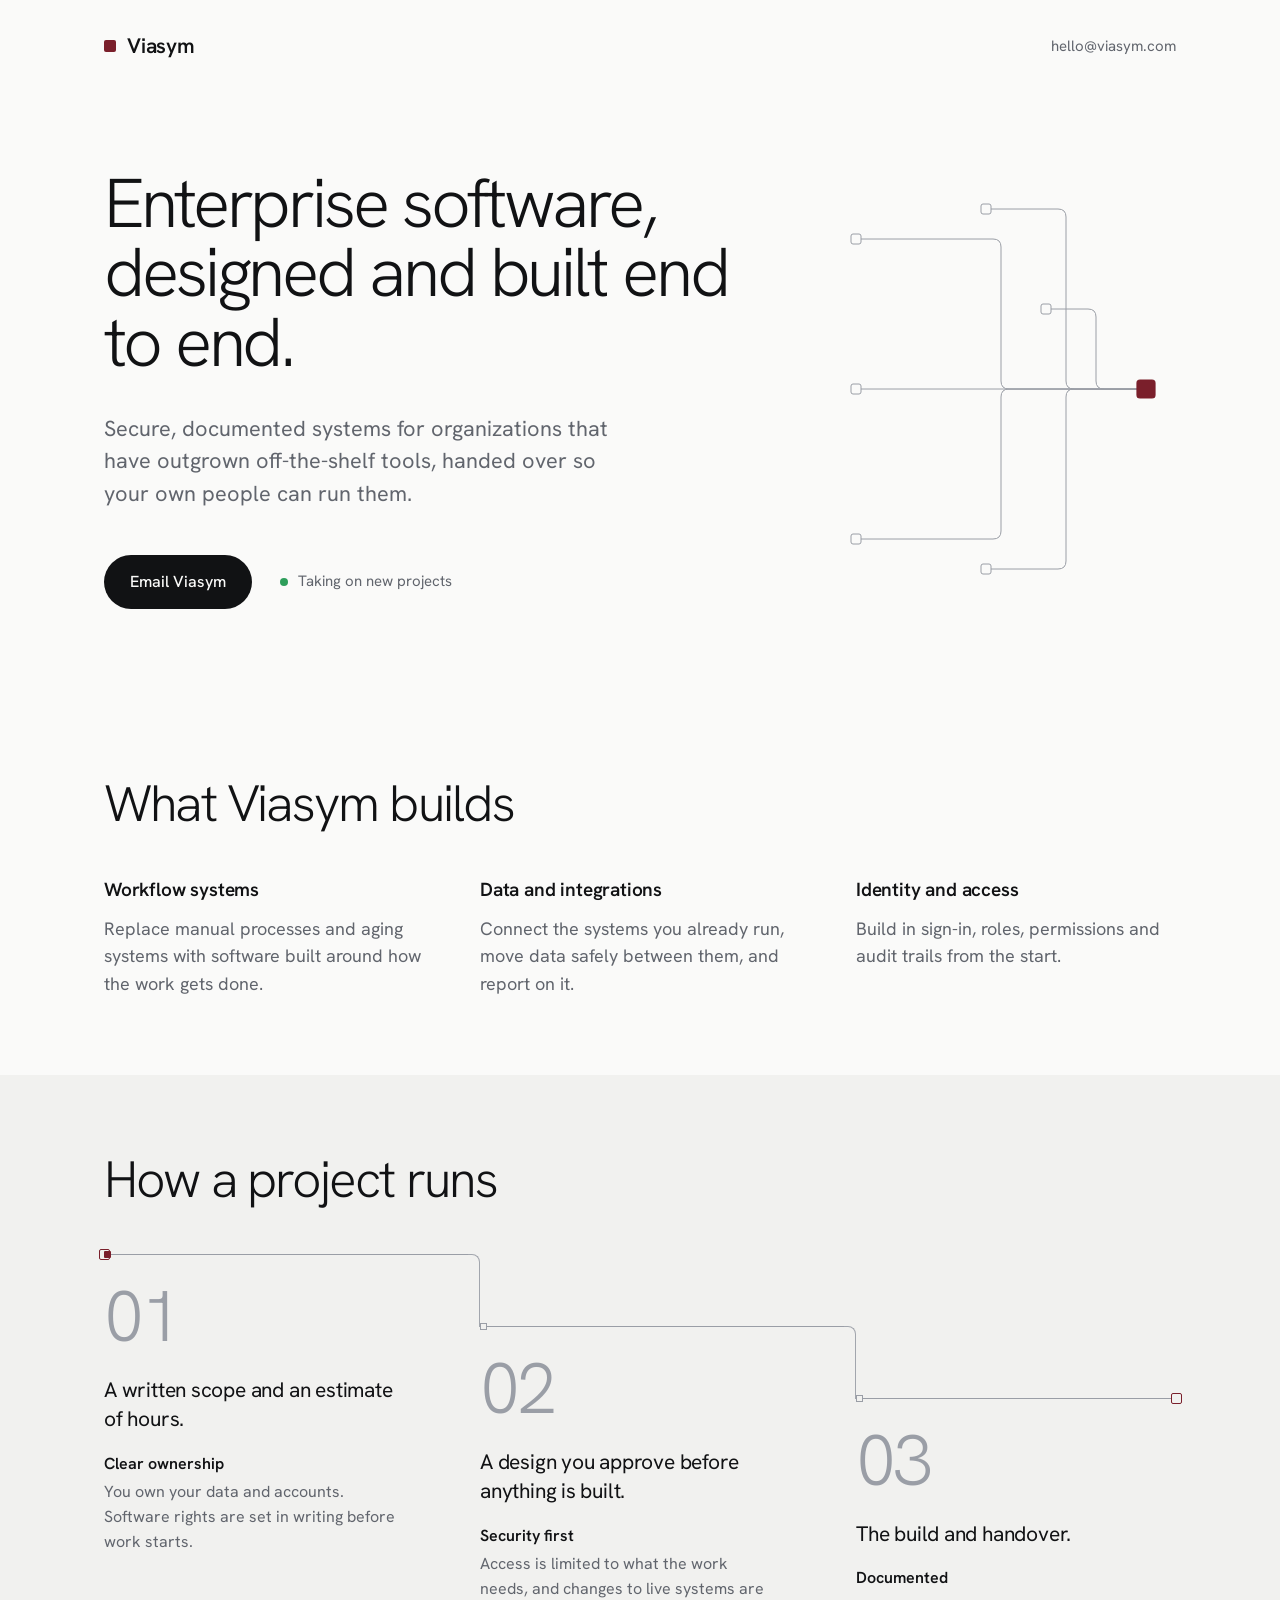
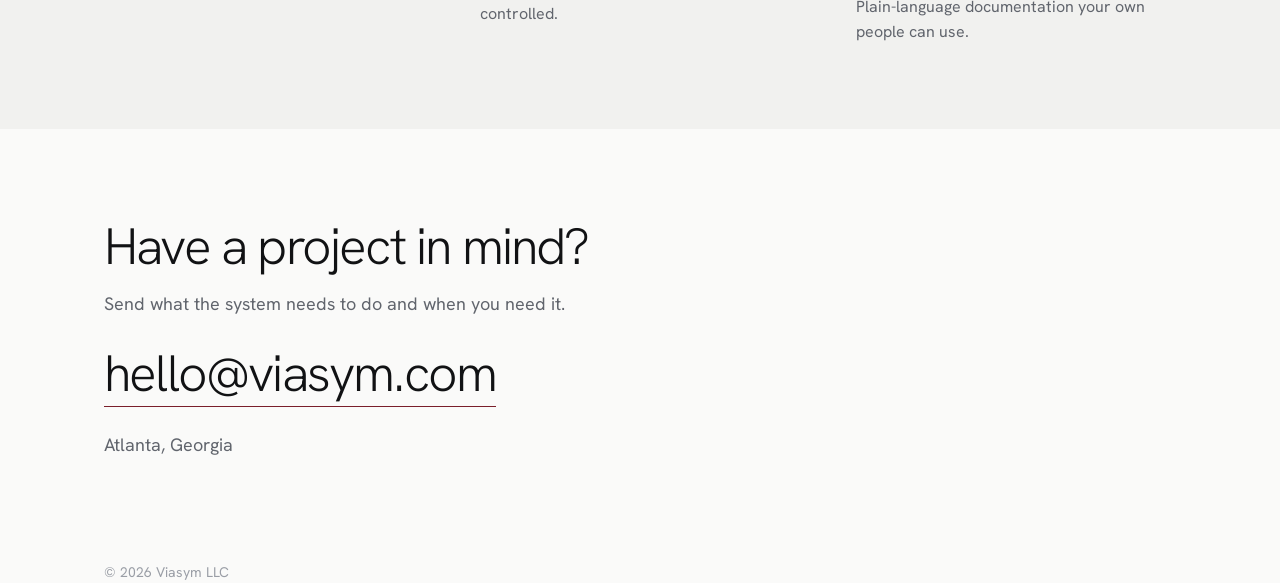
==== commit c1159ef3: "Route starts in an open hub, lights each step, fills the closing hub" ====
--- a/index.html
+++ b/index.html
@@ -8,7 +8,7 @@
 <meta name="color-scheme" content="light dark">
 <link rel="icon" href="favicon.svg" type="image/svg+xml">
 <link rel="preload" href="fonts/hanken-grotesk.woff2" as="font" type="font/woff2" crossorigin>
-<link rel="stylesheet" href="styles.css?v=6">
+<link rel="stylesheet" href="styles.css?v=9">
 </head>
 <body>
 <header class="wrap top">
@@ -86,7 +86,7 @@
     <div class="wrap block">
       <h2>How a project runs</h2>
       <ol class="steps">
-        <li><span class="node" aria-hidden="true"></span><span class="hop" aria-hidden="true"></span>A written scope and an estimate of hours.<span class="std"><b>Clear ownership</b>You own your data and accounts. Software rights are set in writing before work starts.</span></li>
+        <li><span class="start" aria-hidden="true"></span><span class="node" aria-hidden="true"></span><span class="hop" aria-hidden="true"></span>A written scope and an estimate of hours.<span class="std"><b>Clear ownership</b>You own your data and accounts. Software rights are set in writing before work starts.</span></li>
         <li><span class="node" aria-hidden="true"></span><span class="hop" aria-hidden="true"></span>A design you approve before anything is built.<span class="std"><b>Security first</b>Access is limited to what the work needs, and changes to live systems are controlled.</span></li>
         <li><span class="node" aria-hidden="true"></span><span class="end" aria-hidden="true"></span>The build and handover.<span class="std"><b>Documented</b>Plain-language documentation your own people can use.</span></li>
       </ol>
--- a/styles.css
+++ b/styles.css
@@ -205,13 +205,13 @@
 @media (min-width:821px) and (prefers-color-scheme:dark){.steps::before{background:#C24A5B}}
 @keyframes route{
   0%{left:0;top:0}
-  24%{left:calc((100% - 112px)/3 + 41px);top:0}
-  33%{left:calc((100% - 112px)/3 + 41px);top:72px}
-  36%{left:calc((100% - 112px)/3 + 56px);top:72px}
-  60%{left:calc(2*(100% - 112px)/3 + 97px);top:72px}
-  69%{left:calc(2*(100% - 112px)/3 + 97px);top:144px}
-  72%{left:calc(2*(100% - 112px)/3 + 112px);top:144px}
-  96%,100%{left:calc(100% - 9px);top:144px}
+  24%{left:calc((100% - 112px)/3 + 52px);top:0}
+  33%{left:calc((100% - 112px)/3 + 52px);top:72px}
+  35%{left:calc((100% - 112px)/3 + 56px);top:72px}
+  60%{left:calc(2*(100% - 112px)/3 + 108px);top:72px}
+  69%{left:calc(2*(100% - 112px)/3 + 108px);top:144px}
+  71%{left:calc(2*(100% - 112px)/3 + 112px);top:144px}
+  96%,100%{left:calc(100% - 3.5px);top:144px}
 }
 @media (min-width:821px) and (prefers-reduced-motion:reduce){.steps::before{display:none}}
 
@@ -226,3 +226,51 @@
 }
 @keyframes endfill{to{background:var(--line)}}
 @media (min-width:821px) and (prefers-reduced-motion:reduce){.steps .end{animation:none;background:var(--line)}}
+
+/* Desktop: the route is always drawn; only the data pixel moves. */
+@media (min-width:821px){.steps li::after{animation:none!important;transform:none!important}}
+
+/* One motion language: the route uses the opening's small pixel and ends in the same hub, which fills on arrival. */
+@media (min-width:821px){
+  .steps::before{border-radius:1px;background:var(--line)!important}
+  .steps .end{width:18px;height:18px;top:-5.5px;right:-9px;border:1.2px solid var(--line);border-radius:3px;background:transparent}
+}
+@keyframes endfill{to{background:var(--line)}}
+@media (min-width:821px){
+  .steps li::after{background:var(--faint)}
+  .steps li:last-child::after{width:calc(100% - 9px)}
+  .steps .hop{border-color:var(--faint)}
+  .steps .node{border-color:var(--faint)}
+}
+@media (max-width:820px){.steps::before{background:var(--faint)}}
+
+/* The journey starts in an open hub. The data pixel leaves it, lights each step as it passes, and fills the closing hub. */
+.steps .start{display:none}
+@media (min-width:821px){
+  .steps li:first-child{position:relative}
+  .steps .start{display:block;position:absolute;left:-9px;top:-5.5px;width:18px;height:18px;border:1.2px solid var(--line);border-radius:3px;background:transparent;z-index:2;box-sizing:border-box}
+  .steps li:first-child > .node{display:none}
+  .steps li:first-child::after{left:9px;width:calc(100% + 56px - 12px - 9px)}
+  .steps li:nth-child(2) > .node{animation:light linear both;animation-timeline:--route;animation-range:cover 31% cover 32.5%}
+  .steps li:nth-child(3) > .node{animation:light linear both;animation-timeline:--route;animation-range:cover 45.5% cover 47%}
+  .steps .end{animation-range:cover 56% cover 58%}
+}
+@keyframes route{
+  0%{left:-3.5px;top:0}
+  24%{left:calc((100% - 112px)/3 + 52px);top:0}
+  33%{left:calc((100% - 112px)/3 + 52px);top:72px}
+  35%{left:calc((100% - 112px)/3 + 56px);top:72px}
+  60%{left:calc(2*(100% - 112px)/3 + 108px);top:72px}
+  69%{left:calc(2*(100% - 112px)/3 + 108px);top:144px}
+  71%{left:calc(2*(100% - 112px)/3 + 112px);top:144px}
+  96%,100%{left:calc(100% - 3.5px);top:144px}
+}
+@media (min-width:821px) and (prefers-reduced-motion:reduce){.steps li:nth-child(n) > .node{animation:none;background:var(--line)}}
+/* Hubs sized to the line: just large enough to hold the 7px pixel. */
+@media (min-width:821px){
+  .steps .start,.steps .end{width:11px;height:11px;top:-2px;border-width:1px;border-radius:2px}
+  .steps .start{left:-5.5px}
+  .steps .end{right:-5.5px}
+  .steps li:first-child::after{left:5.5px;width:calc(100% + 56px - 12px - 5.5px)}
+  .steps li:last-child::after{width:calc(100% - 5.5px)}
+}
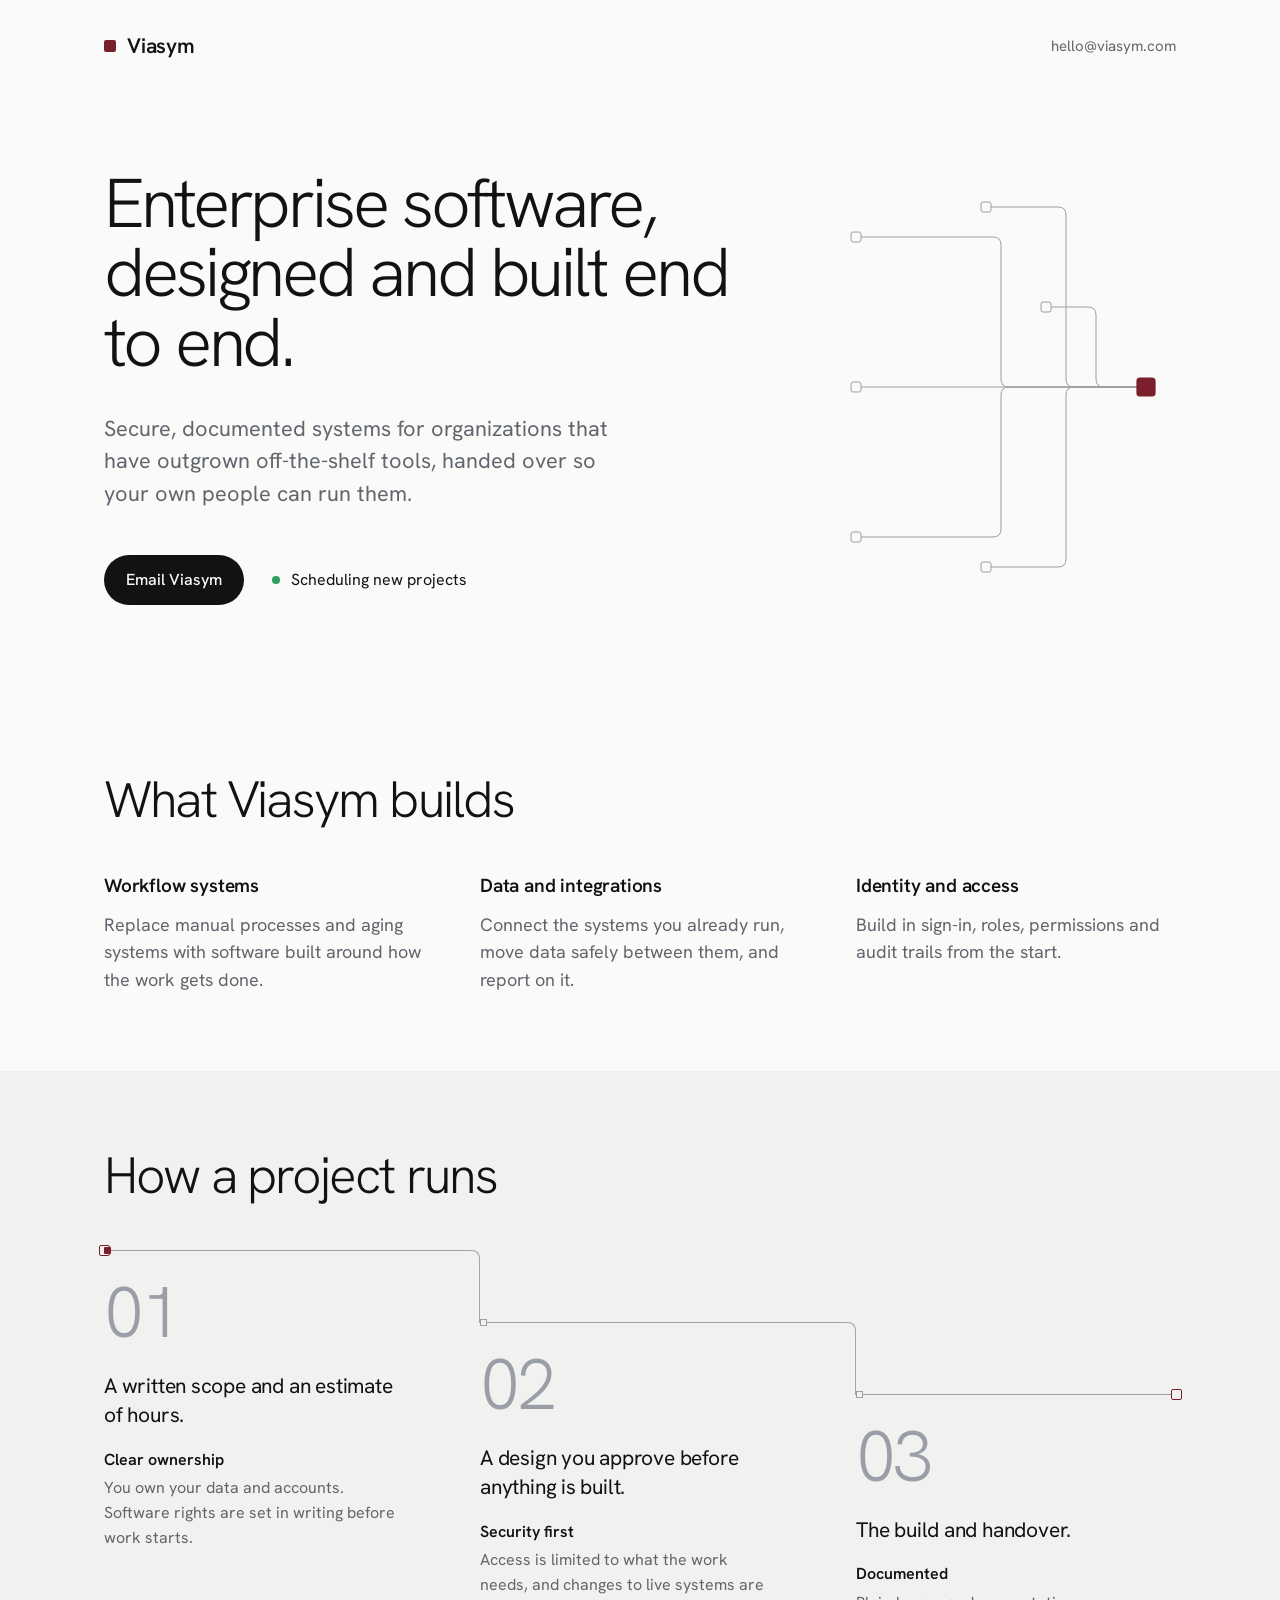
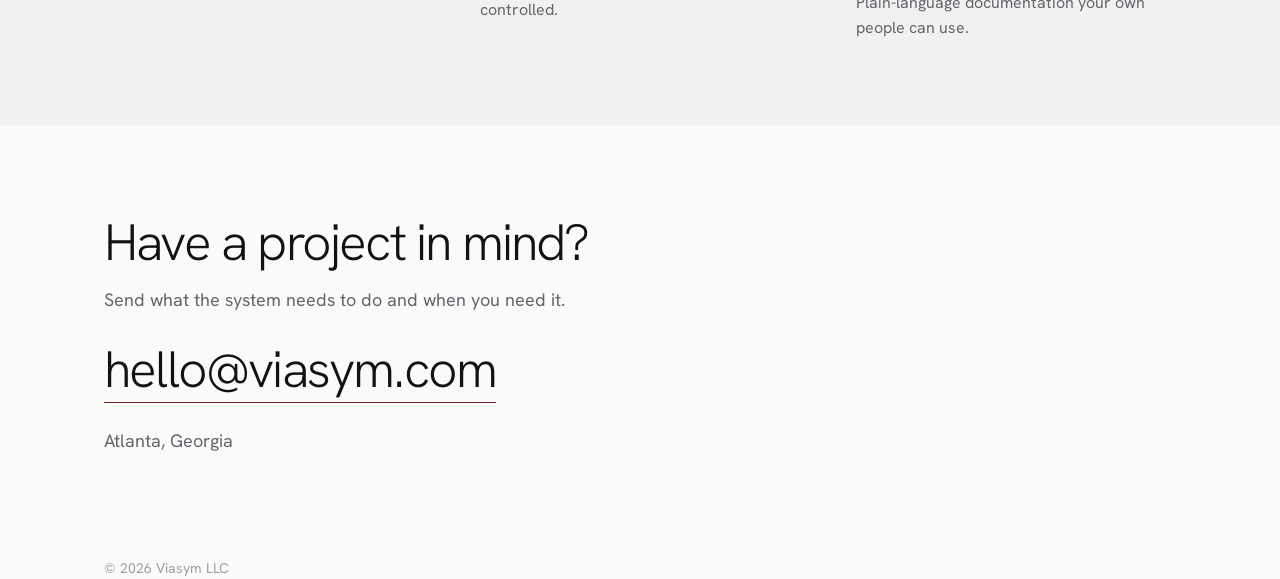
==== commit 9b78faf3: "Hero call to action: 51px button, status reads Scheduling new projects" ====
--- a/index.html
+++ b/index.html
@@ -8,7 +8,7 @@
 <meta name="color-scheme" content="light dark">
 <link rel="icon" href="favicon.svg" type="image/svg+xml">
 <link rel="preload" href="fonts/hanken-grotesk.woff2" as="font" type="font/woff2" crossorigin>
-<link rel="stylesheet" href="styles.css?v=9">
+<link rel="stylesheet" href="styles.css?v=11">
 </head>
 <body>
 <header class="wrap top">
@@ -38,7 +38,7 @@
     <p>Secure, documented systems for organizations that have outgrown off-the-shelf tools, handed over so your own people can run them.</p>
     <div class="cta">
       <a class="btn" href="mailto:hello@viasym.com">Email Viasym</a>
-      <span class="status"><i></i>Taking on new projects</span>
+      <span class="status"><i></i>Scheduling new projects</span>
     </div>
     </div>
     <svg class="net" id="netd" viewBox="0 0 360 420" aria-hidden="true" focusable="false">
--- a/styles.css
+++ b/styles.css
@@ -274,3 +274,37 @@
   .steps li:first-child::after{left:5.5px;width:calc(100% + 56px - 12px - 5.5px)}
   .steps li:last-child::after{width:calc(100% - 5.5px)}
 }
+
+/* Phone: the same journey on the vertical line. An open hub at the top, one pixel moved by the reader's scroll, steps that light as it passes, a closing hub that fills. */
+@media (max-width:820px){
+  .steps::after{display:none}
+  .steps::before{top:-9px;bottom:-9px}
+  .steps li{position:relative;view-timeline-name:--step}
+  .steps .start,.steps .end{display:block;position:absolute;left:-32px;width:11px;height:11px;border:1px solid var(--line);border-radius:2px;background:transparent;box-sizing:border-box;z-index:2;animation:none}
+  .steps .start{top:-20px}
+  .steps .end{top:calc(100% + 9px);background:var(--line)}
+  .steps li > .node{display:none}
+}
+@media (max-width:820px){
+  @supports (animation-timeline: view()){
+    .steps li:nth-child(n)::after{background:var(--band);border:1px solid var(--faint);box-sizing:border-box;animation:lightm linear both!important;animation-timeline:--step!important;animation-range:cover calc(40vh + 7px) cover calc(40vh + 12px)!important}
+    .steps .end{background:transparent;animation:endfill linear both;animation-timeline:--step;animation-range:cover calc(100% - 60vh - 4px) cover calc(100% - 60vh)}
+    .steps li > .node{display:block;position:absolute;left:-30px;width:7px;height:7px;border:0;border-radius:1px;background:var(--line);z-index:3;opacity:0;animation-timeline:--step;animation-timing-function:linear;animation-range:cover 40vh cover calc(100% - 60vh + 40px)}
+    .steps li:nth-child(1) > .node{animation-name:ride1;animation-fill-mode:backwards}
+    .steps li:nth-child(2) > .node{animation-name:ride2;animation-fill-mode:none}
+    .steps li:nth-child(3) > .node{animation-name:ride3;animation-fill-mode:forwards;animation-range:cover 40vh cover calc(100% - 60vh)}
+  }
+}
+@keyframes lightm{to{background:var(--line);border-color:var(--line)}}
+@keyframes ride1{from{opacity:1;top:-18px}to{opacity:1;top:calc(100% + 46px)}}
+@keyframes ride2{from{opacity:1;top:6px}to{opacity:1;top:calc(100% + 46px)}}
+@keyframes ride3{from{opacity:1;top:6px}to{opacity:1;top:calc(100% + 11px)}}
+@media (max-width:820px) and (prefers-reduced-motion:reduce){
+  .steps li > .node{display:none!important}
+  .steps li:nth-child(n)::after{animation:none!important;background:var(--line);border-color:var(--line)}
+  .steps .end{animation:none;background:var(--line)}
+}
+
+/* Call to action: button and status read as one line at one text size. */
+.btn{font-size:16px;padding:13px 22px}
+.status{font-size:16px;gap:11px;color:var(--ink)}
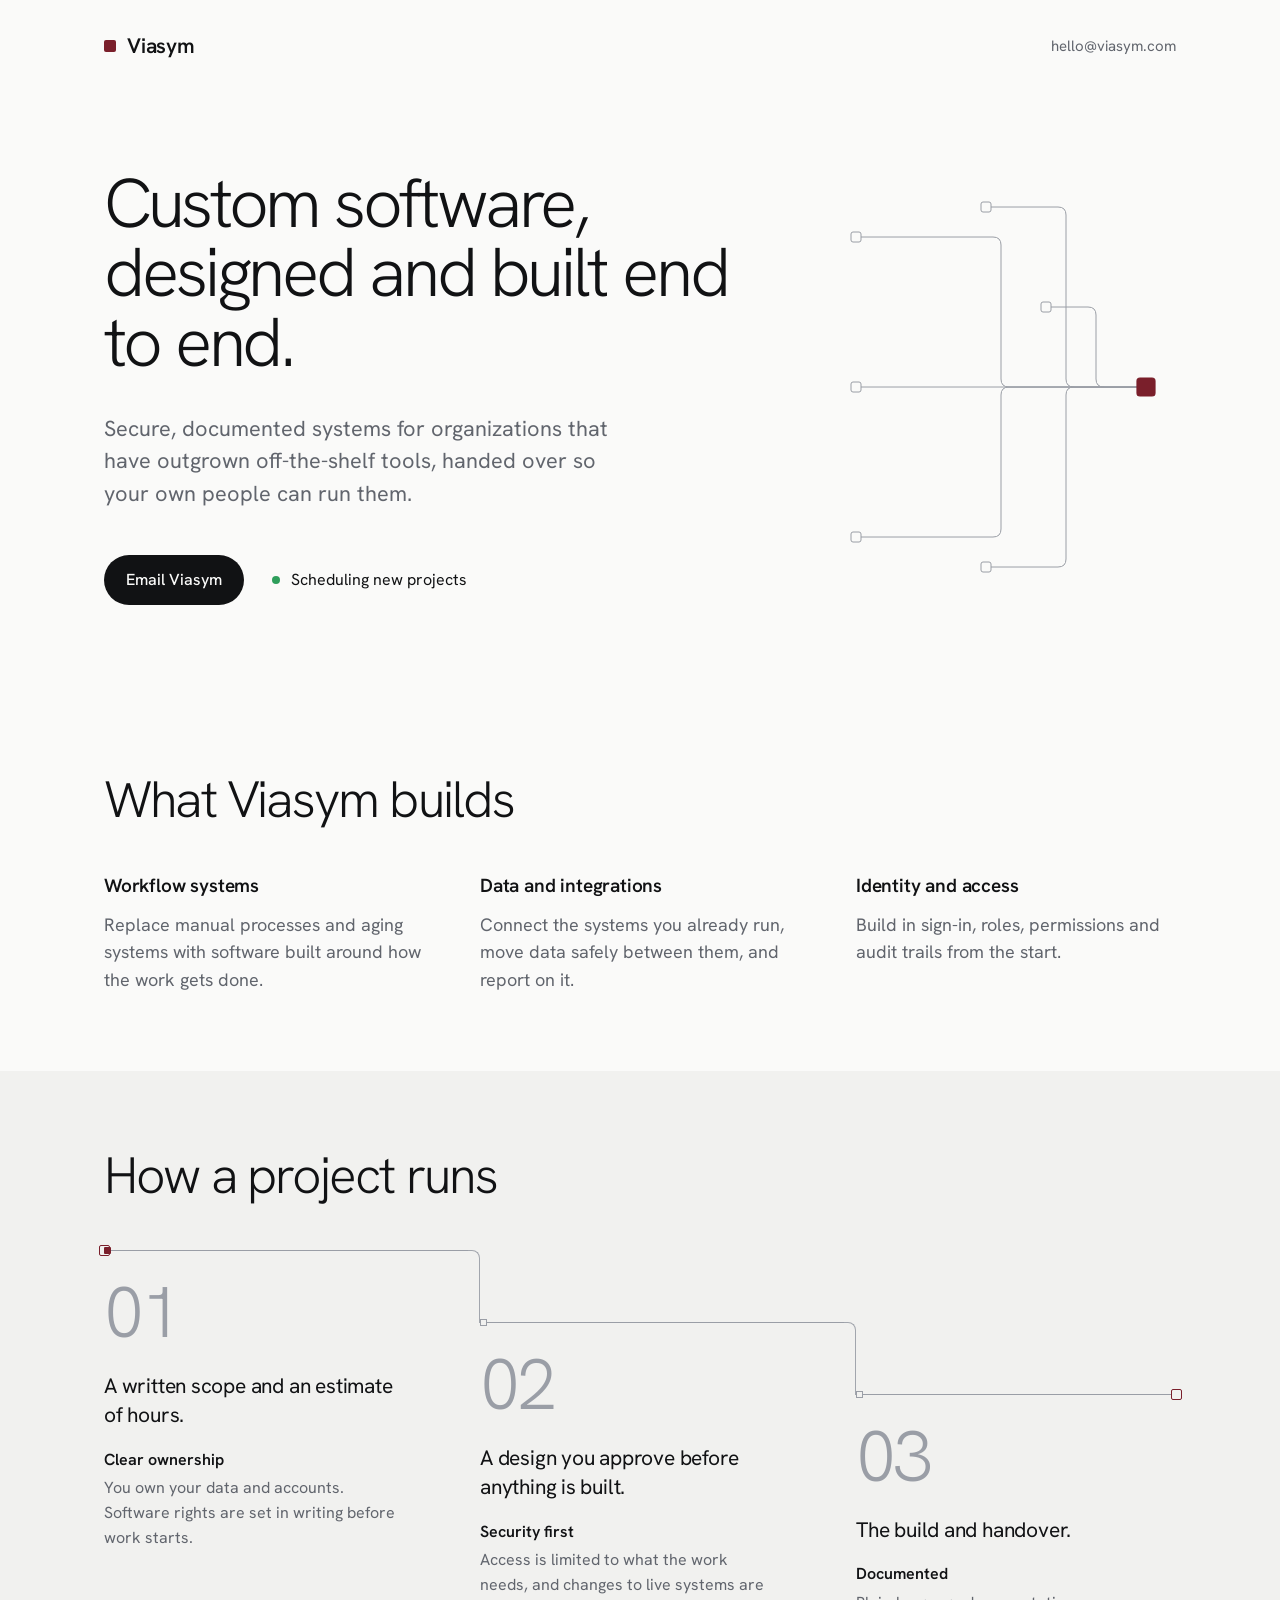
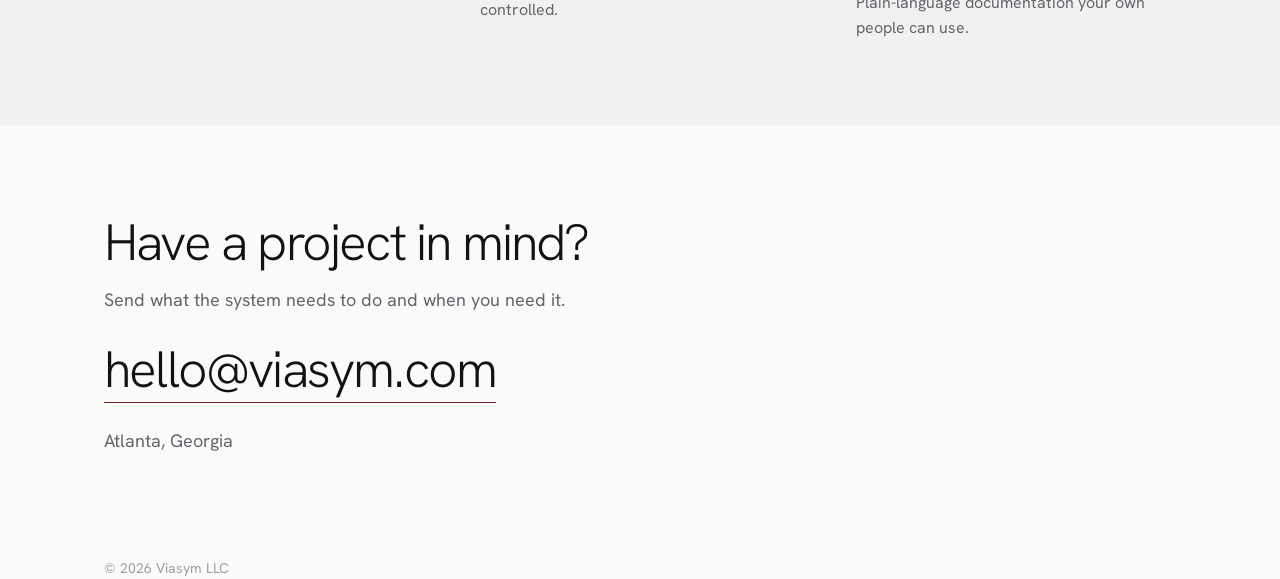
==== commit a44461e0: "Headline: Custom software, built end to end Co-Authored-By: Claude Opus 5.5 <noreply@anthropic.com>" ====
--- a/index.html
+++ b/index.html
@@ -3,7 +3,7 @@
 <head>
 <meta charset="utf-8">
 <meta name="viewport" content="width=device-width, initial-scale=1">
-<title>Viasym | Enterprise software, built end to end</title>
+<title>Viasym | Custom software, built end to end</title>
 <meta name="description" content="Secure, documented systems for organizations that have outgrown off-the-shelf tools, handed over so your own people can run them.">
 <meta name="color-scheme" content="light dark">
 <link rel="icon" href="favicon.svg" type="image/svg+xml">
@@ -34,7 +34,7 @@
       <rect class="px" x="-3.5" y="-3.5" width="7" height="7" rx="1" opacity="0"><set attributeName="opacity" to="1" begin="2.8s; netm.mouseenter+0.8s"/><animateMotion dur="1.6s" begin="2.8s; netm.mouseenter+0.8s" fill="freeze" calcMode="spline" keyTimes="0;1" keySplines="0.65 0 0.35 1" path="M175 66 H244 Q250 66 250 60 V52 Q250 46 256 46 H323"/><set attributeName="opacity" to="0" begin="4.4s; netm.mouseenter+2.4s"/></rect>
       <rect class="hub" x="323" y="37" width="18" height="18" rx="3"><animate attributeName="fill-opacity" values="1;0.35;1" dur="0.6s" begin="netm.mouseenter+2.4s"/></rect>
       </svg>
-    <h1 aria-label="Enterprise software, designed and built end to end."><span aria-hidden="true"><span class="w"><span style="--i:0">Enterprise</span></span> <span class="w"><span style="--i:1">software,</span></span> <span class="w"><span style="--i:2">designed</span></span> <span class="w"><span style="--i:3">and</span></span> <span class="w"><span style="--i:4">built</span></span> <span class="w"><span style="--i:5">end</span></span> <span class="w"><span style="--i:6">to</span></span> <span class="w"><span style="--i:7">end.</span></span></span></h1>
+    <h1 aria-label="Custom software, designed and built end to end."><span aria-hidden="true"><span class="w"><span style="--i:0">Custom</span></span> <span class="w"><span style="--i:1">software,</span></span> <span class="w"><span style="--i:2">designed</span></span> <span class="w"><span style="--i:3">and</span></span> <span class="w"><span style="--i:4">built</span></span> <span class="w"><span style="--i:5">end</span></span> <span class="w"><span style="--i:6">to</span></span> <span class="w"><span style="--i:7">end.</span></span></span></h1>
     <p>Secure, documented systems for organizations that have outgrown off-the-shelf tools, handed over so your own people can run them.</p>
     <div class="cta">
       <a class="btn" href="mailto:hello@viasym.com">Email Viasym</a>
